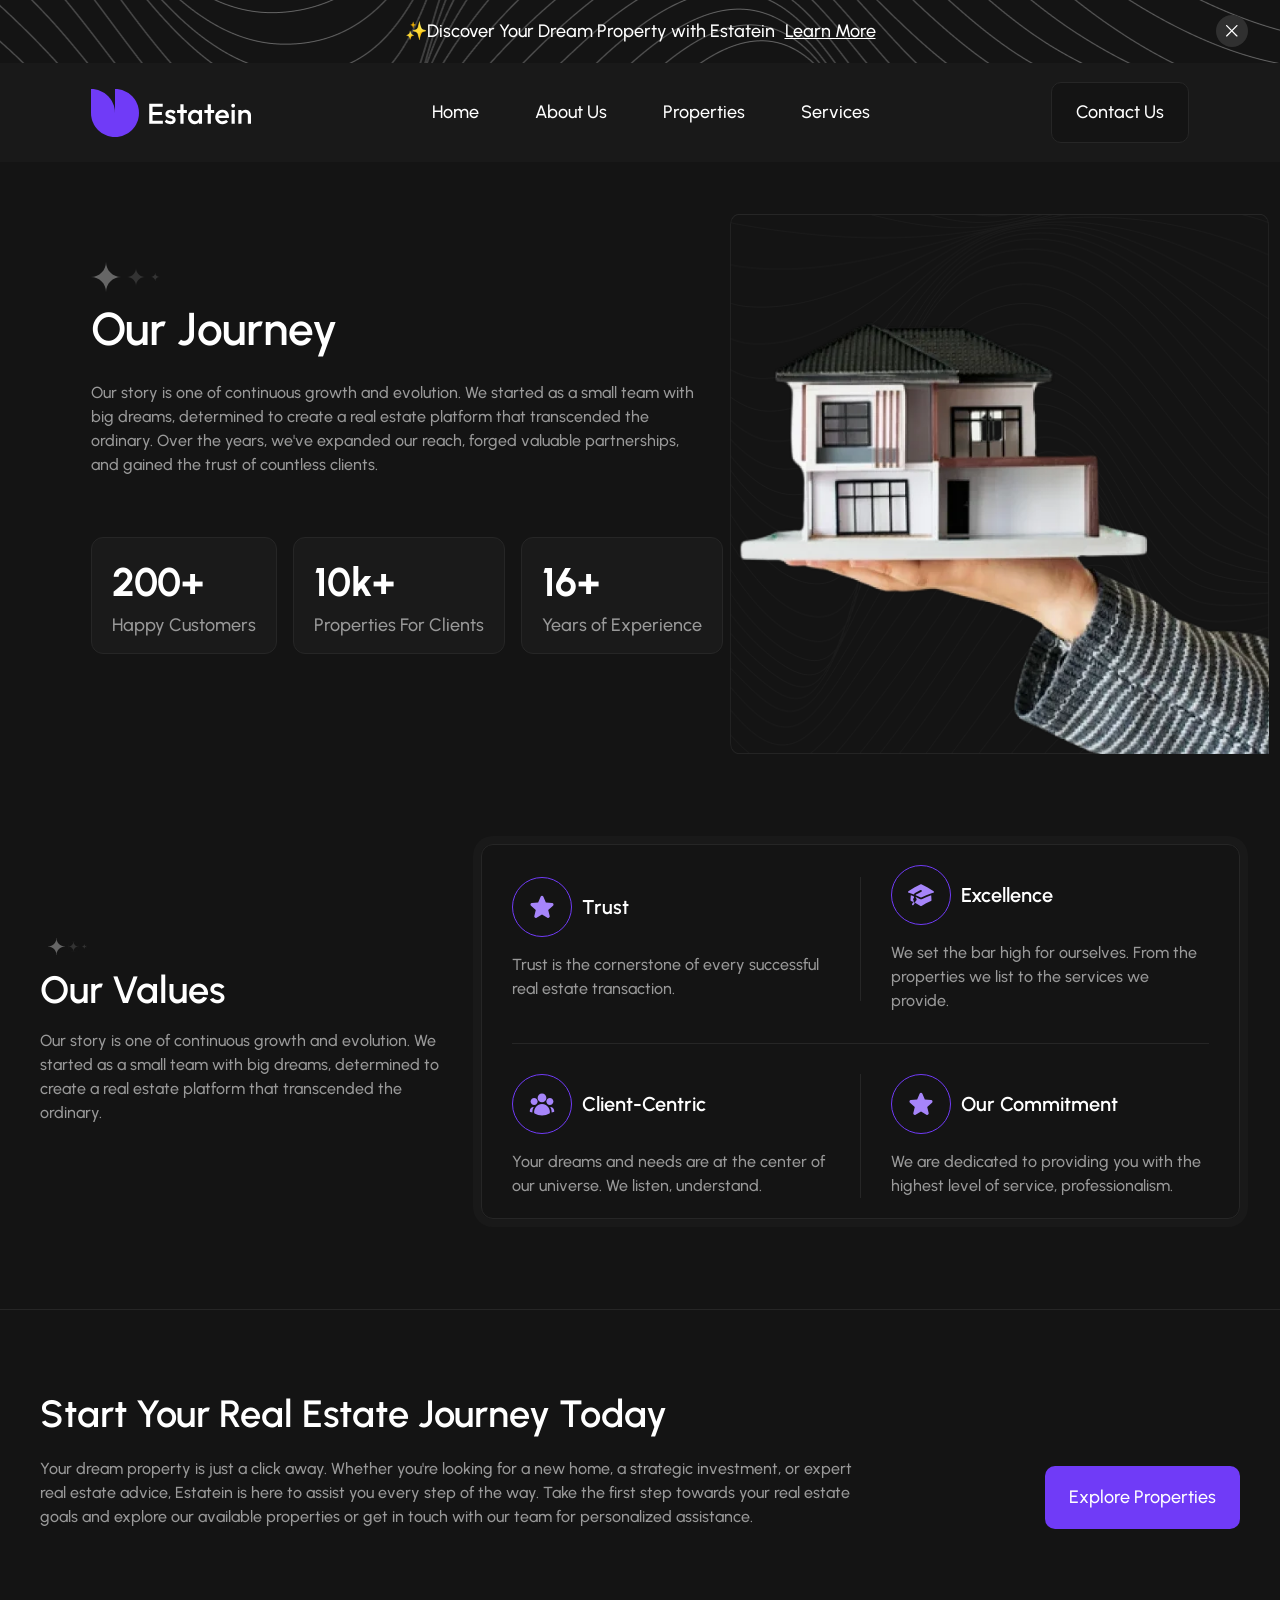
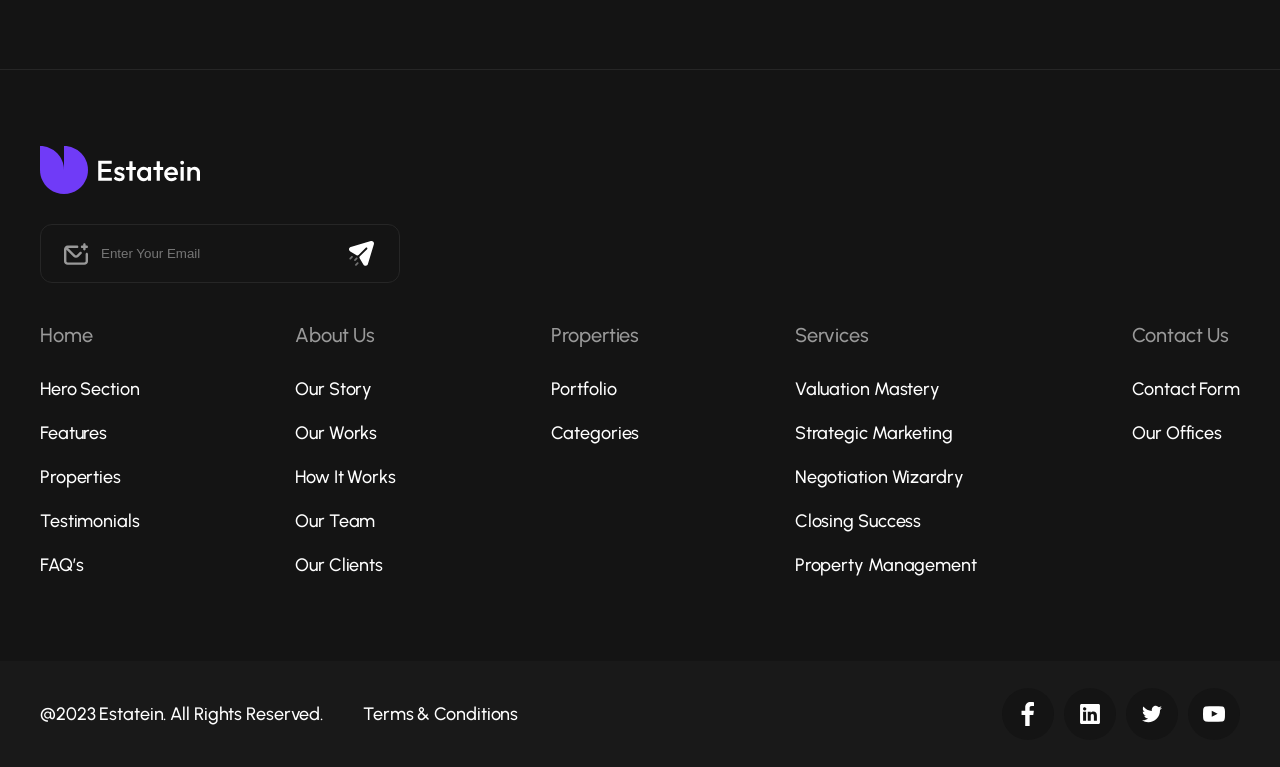
==== estate/about-us.html @ c67f3974 "estate markup" ====
<!DOCTYPE html>
<html lang="en">

<head>
    <meta charset="UTF-8">
    <meta name="viewport" content="width=device-width, initial-scale=1.0">
    <link rel="preconnect" href="https://fonts.googleapis.com">
    <link rel="preconnect" href="https://fonts.gstatic.com" crossorigin>
    <link href="https://fonts.googleapis.com/css2?family=Urbanist:ital,wght@0,100..900;1,100..900&display=swap"
        rel="stylesheet">
    <link rel="stylesheet" href="./css/base.css">
    <link rel="stylesheet" href="./css/style.css">
    <link rel="stylesheet" href="./css/about-us.css">
    <title>Home</title>

</head>

<body>
    <header class="header">
        <div class="header__inner">
            <div class="header__inner-top container">
                <p>✨Discover Your Dream Property with Estatein</p>
                <a href="#">Learn More</a>
                <span class="close">
                    <img src="./img/home/close-icon.svg" alt="close">
                </span>
            </div>

            <div class="header__inner-bottom p-x">
                <div class="header__bottom-cover container">
                    <div class="logo">
                        <img src="./img/home/logo.svg" alt="logo">
                    </div>

                    <label for="burger" class="burger__menu">
                        <img src="./img/home/menu.svg" alt="burger">
                    </label>
                    <input type="checkbox" id="burger">
                    <nav class="header__nav">
                        <ul>
                            <li class="active"><a href="./index.html">Home</a></li>
                            <li class=""><a href="./about-us.html">About Us</a></li>
                            <li class=""><a href="./properties.html">Properties</a></li>
                            <li class=""><a href="./services.html">Services</a></li>
                        </ul>
                    </nav>
                    <button class="header__contact">Contact Us</button>
                </div>
            </div>
        </div>
    </header>
    <main>
        <section class="discovery journey">
            <div class="container">
                <div class="discovery__inner">
                    <div class="discovery__items">
                        <div class="dream">
                            <img src="./img/home/design-stars.svg" alt="design-star">
                            <h1>Our Journey</h1>
                            <p class="dream__title">Our story is one of continuous growth and evolution. We started as a
                                small team with big dreams, determined to create a real estate platform that transcended
                                the ordinary. Over the years, we've expanded our reach, forged valuable partnerships,
                                and gained the trust of countless clients.</p>
                        </div>
                        <div class="discovery__img">
                            <img src="./img/about-us/journey-img.webp" alt="journey-img">
                            <img src="./img/about-us/discover-img-decore.png" alt="background">
                        </div>
                        <ul class="dream__items">
                            <li>
                                <span>200+</span>
                                <p>Happy Customers</p>
                            </li>
                            <li>
                                <span>10k+</span>
                                <p>Properties For Clients</p>
                            </li>
                            <li>
                                <span>16+</span>
                                <p>Years of Experience</p>
                            </li>
                        </ul>
                    </div>
                </div>
            </div>
            </div>
        </section>
        <section class="story p-x">
            <div class="story__items cont-cover">
                    <div class="story__values">
                        <img src="./img/home/design-stars.svg" alt="design-stars">
                        <h2>Our Values</h2>
                        <p>Our story is one of continuous growth and evolution. We started as a small team with big
                            dreams, determined to create a real estate platform that transcended the ordinary.</p>
                    </div>
                    <div class="story__trust">
                        <ul>
                            <li>
                                <div class="story__trust-item">
                                    <div class="story__trust-head">
                                        <div class="trust__head-img">
                                            <img src="./img/about-us/trust.svg" alt="trust">
                                        </div>
                                        <span>Trust</span>
                                    </div>
                                    <p>Trust is the cornerstone of every successful real estate transaction.</p>
                                </div>
                                <div class="story__trust-item">
                                    <div class="story__trust-head">
                                        <div class="trust__head-img">
                                            <img src="./img/about-us/excellence.svg" alt="trust">
                                        </div>
                                        <span>Excellence</span>
                                    </div>
                                    <p>We set the bar high for ourselves. From the properties we list to the services we
                                        provide.</p>
                                </div>
                            </li>

                            <li>
                                <div class="story__trust-item">
                                    <div class="story__trust-head">
                                        <div class="trust__head-img">
                                            <img src="./img/about-us/client-centric.svg" alt="client-centric">
                                        </div>
                                        <span>Client-Centric</span>
                                    </div>
                                    <p>Your dreams and needs are at the center of our universe. We listen, understand.
                                    </p>
                                </div>
                                <div class="story__trust-item">
                                    <div class="story__trust-head">
                                        <div class="trust__head-img">
                                            <img src="./img/about-us/commitment.svg" alt="commitment">
                                        </div>
                                        <span>Our Commitment</span>
                                    </div>
                                    <p>We are dedicated to providing you with the highest level of service,
                                        professionalism.
                                    </p>
                                </div>
                            </li>
                        </ul>
                    </div>
                </div>
        </section>
        <!--<section></section>
        <section></section>
        <section></section> -->
    </main>
    <footer>
        <div class="footer__top-cover cont-cover p-x footer-decore">
            <div class="title-block footer-btn ">
                <div class="title-block-top">
                    <h2>Start Your Real Estate Journey Today</h2>
                    <p>Your dream property is just a click away. Whether you're looking for a new home, a
                        strategic investment, or expert real estate advice, Estatein is here to assist you every
                        step of the way. Take the first step towards your real estate goals and explore our
                        available properties or get in touch with our team for personalized assistance.</p>
                </div>
                <button>Explore Properties</button>
            </div>
        </div>
        <div class="footer__content p-x">
            <div class="footer__content-inner cont-cover">
                <form class="footer__email">
                    <img src="./img/home/logo.svg" alt="logo">
                    <div class="footer__email-wrapper">
                        <input type="email" aria-label="Enter your email to subscribe" placeholder="Enter Your Email">
                        <img src="./img/home/email-icon.svg" alt="email" aria-hidden="true">
                        <button type="submit" aria-label="send email">
                            <img src="./img/home/send-icon.svg" alt="send-email" aria-hidden="true">
                        </button>
                    </div>
                </form>
                <nav aria-label="footer navigation">
                    <div class="footer__nav">
                        <div class="footer__nav-col">
                            <h3>Home</h3>
                            <ul>
                                <li><a href="#">Hero Section</a></li>
                                <li><a href="#">Features</a></li>
                                <li><a href="#">Properties</a></li>
                                <li><a href="#">Testimonials</a></li>
                                <li><a href="#">FAQ’s</a></li>
                            </ul>
                        </div>
                        <div class="footer__nav-col">
                            <h3>About Us</h3>
                            <ul>
                                <li><a href="#">Our Story</a></li>
                                <li><a href="#">Our Works</a></li>
                                <li><a href="#">How It Works</a></li>
                                <li><a href="#">Our Team</a></li>
                                <li><a href="#">Our Clients</a></li>
                            </ul>
                        </div>
                        <div class="footer__nav-col">
                            <h3>Properties</h3>
                            <ul>
                                <li><a href="#">Portfolio</a></li>
                                <li><a href="#">Categories</a></li>
                            </ul>
                        </div>
                        <div class="footer__nav-col">
                            <h3>Services</h3>
                            <ul>
                                <li><a href="#">Valuation Mastery</a></li>
                                <li><a href="#">Strategic Marketing</a></li>
                                <li><a href="#">Negotiation Wizardry</a></li>
                                <li><a href="#">Closing Success</a></li>
                                <li><a href="#">Property Management</a></li>
                            </ul>
                        </div>
                        <div class="footer__nav-col">
                            <h3>Contact Us</h3>
                            <ul>
                                <li><a href="#">Contact Form</a></li>
                                <li><a href="#">Our Offices</a></li>
                            </ul>
                        </div>
                    </div>
                </nav>
            </div>
        </div>
        <div class="copyright__cover p-x">
            <div class="footer__copyright cont-cover">
                <div class="copyright__terms">
                    <span>@2023 Estatein. All Rights Reserved.</span>
                    <a href="#">Terms & Conditions</a>
                </div>
                <ul class="copyright__social" aria-label="Social media links">
                    <li>
                        <a href="#">
                            <img src="./img/home/fb.svg" alt="facebook">
                        </a>
                    </li>
                    <li>
                        <a href="#">
                            <img src="./img/home/linkedin.svg" alt="linkedin">
                        </a>
                    </li>
                    <li>
                        <a href="#">
                            <img src="./img/home/tweeter.svg" alt="twitter">
                        </a>
                    </li>
                    <li>
                        <a href="#">
                            <img src="./img/home/youtube.svg" alt="youtube">
                        </a>
                    </li>
                </ul>
            </div>
        </div>

    </footer>
</body>

</html>
---- estate/css/base.css ----
html {
    box-sizing: border-box;
}

*,
*::before,
*::after {
    box-sizing: inherit;
    margin: 0;
    padding: 0;
    outline: none;
    border: none;
}

img {
    vertical-align: top;
}

a {
    text-decoration: none;
    color: inherit;
}

li {
    list-style: none;
}

h1,
h2,
h3,
h4,
h5,
h6 {
    font-size: inherit;
    font-weight: inherit;
}

*::before,
*::after {
    display: inline-block;
}

button {
    font-family: inherit;
    background-color: transparent;    
}
---- estate/css/style.css ----
body {
    font-family: "Urbanist", sans-serif;
    font-size: 18px;
    background-color: #141414;
}

.container {
    max-width: 1942px;
    margin: 0px auto;
    padding: 0 11px;
}

.cont-cover {
    max-width: 1920px;
    margin: 0px auto;
}

.hide-scrollbar::-webkit-scrollbar {
    display: none;
}

.hide-scrollbar {
    scrollbar-width: none;
}

.hide-scrollbar {
    -ms-overflow-style: none;
}

.flex {
    display: flex;
    align-items: center;
}

.p-x {
    padding-left: clamp(5rem, -10.375rem + 17.083vw, 10.125rem);
    padding-right: clamp(5rem, -10.375rem + 17.083vw, 10.125rem);
}

.p-l {
    padding-left: 162px;
}

.p-r {
    padding-right: 162px;
}

/* .header__inner {
    position: relative;
} */


header {
    position: sticky;
    top: 0;
    z-index: 14;
}

#burger {
    display: none;
}

.header__inner::after {
    content: '';
    position: absolute;
    top: 0;
    left: 0;
    width: 100%;
    height: 63px;
    background: url(../img/home/header-decore.png) no-repeat center / cover;
    z-index: -1;
    background-color: #141414;
}

header span {
    position: absolute;
    top: 15px;
    right: 32px;
    display: inline-block;
    width: 32px;
    height: 32px;
    display: flex;
    justify-content: center;
    align-items: center;
    border-radius: 50%;
    background-color: #303030;
    cursor: pointer;
}

header span img {
    width: 12px;
    height: 12px;
}

header .close:active {
    transform: scale(.90);
}



.header__inner-top {
    display: flex;
    align-items: center;
    justify-content: center;
    gap: 10px;
    padding: 18px 0;
    position: relative;

    p {
        font-weight: 500;
        /* font-size: 18px; */
        font-size: clamp(0.75rem, -0.104rem + 3.333vw, 1.125rem);
        line-height: 150%;
        color: #FFFFFF;
    }

    a {
        font-weight: 500;
        /* font-size: 18px; */
        font-size: clamp(0.75rem, -0.104rem + 3.333vw, 1.125rem);
        line-height: 150%;
        color: #FFFFFF;
        text-decoration: underline;
    }
}

.header__inner-bottom {
    padding-block: 19px;
    background-color: #191919;

    .header__bottom-cover {
        display: flex;
        justify-content: space-between;
        align-items: center;

        .logo {
            width: 160px;
            height: 48px;

            img {
                width: 100%;
                height: 100%;
            }
        }

        .burger__menu {
            display: none;
        }


        nav ul {
            display: flex;
            align-items: center;
            gap: 6px;

            li {
                a {
                    display: inline-block;
                    font-weight: 500;
                    font-size: 18px;
                    line-height: 150%;
                    color: #FFFFFF;
                    padding: 13px 24px;
                    border-radius: 10px;
                    border: 1px solid transparent;
                }

                &:active a {
                    border: 1px solid #262626;
                    background-color: #141414;
                }

                &:hover a {
                    border: 1px solid #262626;
                    background-color: #141414;
                }

                &:focus-within a {
                    border: 1px solid #262626;
                    background-color: #141414;
                }

                &:focus a {
                    border: 1px solid #262626;
                    background-color: #141414;
                }
            }
        }

    }




    .header__contact {
        font-weight: 500;
        font-size: 18px;
        line-height: 150%;
        color: #FFFFFF;
        border: 1px solid #262626;
        background-color: #141414;
        border-radius: 10px;
        cursor: pointer;
        padding: 16px 24px;

        &:hover {
            background-color: #242424;
            border: 1px solid #3a3a3a;
        }

        &:active {
            transform: scale(.96);
        }
    }
}

main {
    /* margin-bottom: 110px; */
    margin-bottom: clamp(3.75rem, 3.125rem + 3.125vw, 6.875rem);
}

.discovery {
    /* margin-bottom: 110px; */
    margin-bottom: clamp(3.75rem, 3.125rem + 3.125vw, 6.875rem);
}


.discovery__items {
    /* display: flex;
    justify-content: space-between; */
    display: grid;
    grid-template-columns: 11fr 10fr;
    grid-template-rows: 1fr auto;
    /* align-items: center; */
}

h1 {
    font-weight: 600;
    /* font-size: 60px; */
    font-size: clamp(2.875rem, 0.25rem + 2.917vw, 3.75rem);
    line-height: 120%;
    color: #FFFFFF;
    padding-bottom: 24px;
    max-width: 600px;
    width: 100%;
}

.dream {
    padding-left: clamp(5rem, -10.375rem + 17.083vw, 10.125rem);
    padding-top: 100px;
    grid-column: 1 / 2;
    grid-row: 1 / 2;
}

.dream__title {
    font-weight: 500;
    /* font-size: 18px; */
    font-size: clamp(1rem, 0.625rem + 0.417vw, 1.125rem);
    line-height: 150%;
    color: #999999;
    margin-bottom: 60px;
    /* max-width: 730px; */
    max-width: clamp(38.125rem, 15.625rem + 25.000vw, 45.625rem);
}

.dream__btns {
    display: flex;
    align-items: center;
    gap: 20px;

    button {
        font-weight: 500;
        font-size: 18px;
        line-height: 150%;
        color: #FFFFFF;
        border: 1px solid #262626;
        border-radius: 10px;
        padding: 18px 24px;
        border-radius: 10px;
        cursor: pointer;
    }
}

.dream__btns.btns {
    margin-bottom: 60px;
}

.dream__btns button.active {
    background: #703BF7;
    border: 1px solid transparent;
}

.dream__btns button:active {
    transform: translateY(-2px);
}

.discovery__img {
    position: relative;
    /* max-width: 920px; */
    /* width: clamp(43.125rem, 0rem + 47.917vw, 57.5rem); */
    height: auto;
    grid-column: -1 / -2;
    grid-row: 1 / -1;
    display: flex;
    flex-direction: column;
}


.discovery__img img:nth-child(1) {
    position: relative;
    z-index: 3;
    display: block;
    margin: 0 auto;
    max-width: 450px;
    width: 100%;
    /* width: clamp(31.375rem, 20.5rem + 12.083vw, 35rem); */
    height: auto;
    margin-top: auto;
}


.discovery__img img:nth-child(2) {
    position: absolute;
    top: 0;
    left: 0;
    width: 100%;
    height: 100%;
    object-fit: cover;
    object-position: center;
    /* background: linear-gradient(238.21deg, #2A213F 8.76%, rgba(25, 25, 25, 0) 50.09%); */
    z-index: 2;
}

.discovery__img img:nth-child(3) {
    position: absolute;
    left: -4%;
    top: 16%;
    /* width: 175px;
    height: 175px; */
    width: clamp(8.125rem, -0.312rem + 9.375vw, 10.938rem);
    height: clamp(8.125rem, -0.312rem + 9.375vw, 10.938rem);
}

.dream__items {
    display: flex;
    align-items: center;
    gap: 20px;
    grid-column: 1 / 2;
    grid-row: -1 / -2;
    padding-left: clamp(5rem, -10.375rem + 17.083vw, 10.125rem);
    padding-bottom: 100px;
}

.dream__items li {
    padding: 16px 24px;
    background: #1A1A1A;
    border: 1px solid #262626;
    border-radius: 12px;

    span {
        font-weight: 700;
        font-size: 40px;
        line-height: 150%;
        color: #FFFFFF;
    }

    p {
        font-weight: 500;
        font-size: 18px;
        line-height: 150%;
        color: #999999;
    }
}

.discovery__cards {
    display: grid;
    grid-template-columns: repeat(auto-fit, minmax(250px, 1fr));
    gap: 20px;
    /* display: flex;
    gap: 20px; */

    li {
        display: flex;
        flex-direction: column;
        align-items: center;
        justify-content: center;
        gap: 20px;
        flex: 1;
        /* max-width: 455px; */
        width: 100%;
        height: 212px;
        position: relative;

        background: #1A1A1A;
        border: 1px solid #262626;
        border-radius: 12px;

        span {
            font-weight: 600;
            /* font-size: 20px; */
            font-size: clamp(1rem, 0.25rem + 0.833vw, 1.25rem);
            line-height: 150%;
            color: #FFFFFF;
        }
    }
}

.discovery__cards li img:nth-of-type(2) {
    position: absolute;
    top: 20px;
    right: 20px;
    width: 22px;
    height: 22px;
}

.discovery__cards-cover {
    padding: 20px;
    border: 10px solid #1A1A1A;
    box-shadow: inset 0 0 0 2px #262626;
    margin: 0 -11px;
}


.title-block {
    display: flex;
    justify-content: space-between;
    align-items: end;
    /* margin-bottom: 80px; */
    margin-bottom: clamp(2.5rem, 2rem + 2.500vw, 5rem);

    img {
        width: 69px;
        height: auto;
        padding-bottom: 10px;
    }

    .title-block-top h2 {
        font-weight: 600;
        /* font-size: 48px; */
        font-size: clamp(2.375rem, 0.5rem + 2.083vw, 3rem);
        line-height: 150%;
        color: #FFFFFF;
        padding-bottom: 14px;
    }

    .title-block-top p {
        font-weight: 500;
        /* font-size: 18px; */
        font-size: clamp(1rem, 0.625rem + 0.417vw, 1.125rem);
        line-height: 150%;
        color: #999999;
        /* max-width: 1140px; */
        max-width: clamp(59.5rem, 24.812rem + 38.542vw, 71.063rem);
        width: 100%;
    }

    .title-block-btn button {
        font-weight: 500;
        /* font-size: 18px; */
        font-size: clamp(0.875rem, 0.125rem + 0.833vw, 1.125rem);
        line-height: 150%;
        color: #FFFFFF;
        padding: clamp(0.875rem, 0.125rem + 0.833vw, 1.125rem) clamp(1.25rem, 0.5rem + 0.833vw, 1.5rem);
        border: 1px solid #262626;
        border-radius: 10px;
        background: #1A1A1A;
        cursor: pointer;

        &:active {
            transform: scale(.96);
        }
    }
}

.featured {
    /* margin-bottom: 110px; */
    margin-bottom: clamp(3.75rem, 3.125rem + 3.125vw, 6.875rem);
}

.featured__cards {
    /* display: grid;
    grid-template-columns: repeat(auto-fit, minmax(512px, 1fr)); */
    display: flex;
    gap: 30px;
    padding-bottom: 50px;
    margin-bottom: 20px;
    border-bottom: 1px solid #262626;
    overflow-x: auto;
}

.featured__card {
    background-color: #141414;
    border: 1px solid #262626;
    border-radius: 12px;
    padding: 40px;
    min-width: 512px;

    >img {
        border-radius: 10px;
        width: 100%;
        height: auto;
        padding-bottom: 30px;
    }

    h3 {
        font-weight: 600;
        font-size: 24px;
        line-height: 150%;
        color: #FFFFFF;
        padding-bottom: 6px;
    }

    p {
        font-weight: 500;
        font-size: 18px;
        line-height: 150%;
        color: #999999;
        padding-bottom: 30px;

        a {
            text-decoration: underline;
            color: #fff;
        }
    }

    .featured__rooms {
        display: flex;
        justify-content: space-between;
        margin-bottom: 30px;

        li {
            display: flex;
            align-items: center;
            gap: 4px;
            padding: 8px 14px;
            border: 1px solid #262626;
            border-radius: 28px;
            background-color: #1A1A1A;

            img {
                width: 24px;
                height: 24px;
            }

            span {
                font-weight: 500;
                font-size: 18px;
                line-height: 150%;
                color: #fff;
            }
        }
    }

    .featured__card-price {
        display: flex;
        justify-content: space-between;
        align-items: center;

        .featured__totalprice {
            display: flex;
            flex-direction: column;
            gap: 2px;
        }

        .featured__totalprice span:first-child {
            font-weight: 500;
            font-size: 18px;
            line-height: 150%;
            color: #999999;
        }

        .featured__totalprice span:last-child {
            font-weight: 600;
            font-size: 24px;
            line-height: 150%;
            color: #FFFFFF;
        }

        button {
            font-weight: 500;
            font-size: 18px;
            line-height: 150%;
            color: #FFFFFF;
            padding: 18px 55px;
            background-color: #703BF7;
            border-radius: 10px;
            cursor: pointer;

            &:active {
                transform: scale(.95);
            }
        }
    }
}

.pagination {
    display: flex;
    justify-content: space-between;
    align-items: center;

    .pagination__num {
        color: #999999;
    }

    .pagination__num span:nth-of-type(1) {
        color: #fff;
    }

    .pagination__num span:nth-of-type(2) {
        color: #999999;
    }

    .pagination__arrows {
        display: flex;
        justify-content: center;
        align-items: center;
        gap: 10px;

        button {
            width: 58px;
            height: 58px;
            border: 1px solid #262626;
            border-radius: 50%;
            background-color: #141414;
            cursor: pointer;
            display: flex;
            justify-content: center;
            align-items: center;
        }

        button:nth-of-type(2) svg {
            transform: rotate(180deg);
        }

        button.active {
            background-color: #1A1A1A;
        }

        button.active svg path {
            fill: #fff;
        }


    }
}

.clients {
    /* margin-bottom: 110px; */
    margin-bottom: clamp(3.75rem, 3.125rem + 3.125vw, 6.875rem);
}

.clients .clients__cards {
    display: flex;
    gap: 30px;
    padding-bottom: 50px;
    margin-bottom: 20px;
    border-bottom: 1px solid #262626;
    overflow-x: auto;

    .clients__card {
        background-color: #141414;
        border: 1px solid #262626;
        border-radius: 12px;
        padding: 50px;
        min-width: 512px;

        .clients__card-list {
            display: flex;
            align-items: center;
            gap: 10px;
            margin-bottom: 40px;

            li {
                width: 44px;
                height: 44px;
                border-radius: 50%;
                background-color: #1A1A1A;
                border: 1px solid #262626;
                display: inline-flex;
                justify-content: center;
                align-items: center;
                cursor: pointer;


                img {
                    width: 22px;
                    height: 22px;
                    transition: all .3s ease-in-out;
                    transform-origin: center center;
                }

                &:active img {
                    transform: rotate(180deg) translate(1px, -1px);
                    ;

                }

                &:hover img {
                    transform: rotate(180deg) translate(1px, -1px);

                }
            }
        }

        >h3 {
            font-weight: 600;
            font-size: 24px;
            line-height: 150%;
            color: #FFFFFF;
            padding-bottom: 14px;
        }

        >p {
            font-weight: 500;
            font-size: 18px;
            line-height: 150%;
            color: #FFFFFF;
            margin-bottom: 40px;
        }

        .clients__card-person {
            display: flex;
            align-items: center;
            gap: 10px;

            img {
                width: 60px;
                height: 60px;
                border-radius: 50%;
            }

            .clients__card-descr {
                display: flex;
                flex-direction: column;
                gap: 2px;

                span:first-child {
                    font-weight: 500;
                    font-size: 20px;
                    line-height: 150%;
                    color: #FFFFFF;
                }

                span:last-child {
                    font-weight: 500;
                    font-size: 18px;
                    line-height: 150%;
                    color: #999999;
                }
            }
        }
    }
}


.frequently__items {
    display: flex;
    gap: 30px;
    padding-bottom: 50px;
    margin-bottom: 20px;
    border-bottom: 1px solid #262626;
    overflow-x: auto;

    .frequently__item {
        display: flex;
        flex-direction: column;
        gap: 30px;
        background-color: #141414;
        border: 1px solid #262626;
        border-radius: 12px;
        padding: 50px;
        min-width: 512px;

        h3 {
            font-weight: 600;
            font-size: 24px;
            line-height: 150%;
            color: #FFFFFF;
            /* padding-bottom: 30px; */
        }

        p {
            font-weight: 500;
            font-size: 18px;
            line-height: 150%;
            color: #999999;
        }

        a {
            display: inline-block;
            font-weight: 500;
            font-size: 18px;
            line-height: 131%;
            letter-spacing: -0.006em;
            color: #FFFFFF;
            border: 1px solid #262626;
            border-radius: 10px;
            background-color: #1A1A1A;
            padding: 18px 24px;
            margin-top: auto;
            max-width: 137px;
            text-align: center;
            cursor: pointer;

            &:active {
                transform: scale(.96);
            }
        }
    }
}

.title-block.footer-btn button {
    color: #FFFFFF;
    padding: 18px 24px;
    background-color: #703BF7;
    border-radius: 10px;
    cursor: pointer;
    font-weight: 500;
    font-size: 18px;
    line-height: 150%;

    &:active {
        transform: scale(.95);
    }
}

.footer-decore {
    padding-top: clamp(2.5rem, 1.75rem + 3.750vw, 6.25rem);
    padding-bottom: clamp(2.5rem, 1.75rem + 3.750vw, 6.25rem);
    border-top: 1px solid #262626;
    border-bottom: 1px solid #262626;
}

footer .footer__top-cover {
    margin-bottom: clamp(2.5rem, 1.75rem + 3.750vw, 6.25rem);
}


.footer__content-inner {
    display: flex;
    justify-content: space-between;
    margin-bottom: clamp(3.75rem, 3.25rem + 2.500vw, 6.25rem);
}

.footer__email {
    >img {
        width: 160px;
        height: auto;
        margin-bottom: 30px;
    }

    .footer__email-wrapper {
        position: relative;

        input {
            padding: 21px 60px;
            border: 1px solid #262626;
            border-radius: 12px;
            background-color: #141414;
            color: #fff;
            width: clamp(22.5rem, 10.688rem + 13.125vw, 26.438rem);
            /* max-width: 423px; 360*/
        }

        >img {
            position: absolute;
            top: 50%;
            transform: translateY(-50%);
            width: 24px;
            height: 24px;
            left: 24px;
        }

        button {
            position: absolute;
            top: 50%;
            transform: translateY(-50%);
            width: 30px;
            height: 30px;
            right: 24px;
            cursor: pointer;

        }
    }
}

.footer__content-inner nav .footer__nav {
    display: flex;
    gap: clamp(3.75rem, -3.75rem + 8.333vw, 6.25rem);

    .footer__nav-col h3 {
        font-weight: 500;
        font-size: 20px;
        line-height: 24px;
        letter-spacing: -0.006em;
        color: #999999;
        padding-bottom: 30px;
    }

    .footer__nav-col ul li:not(:last-child) {
        padding-bottom: 20px;
    }

    .footer__nav-col ul li a {
        font-weight: 500;
        font-size: 18px;
        line-height: 24px;
        letter-spacing: -0.006em;
        color: #fff;

        &:hover {
            text-decoration: underline
        }

        &:active {
            text-decoration: underline
        }
    }
}

.copyright__cover {
    background-color: #191919;
    padding-top: 27px;
    padding-bottom: 27px;
}

.footer__copyright {
    display: flex;
    justify-content: space-between;
    flex-wrap: wrap;
    gap: 10px;

    .copyright__terms {
        display: flex;
        align-items: center;
        gap: 40px;
        font-weight: 500;
        font-size: 18px;
        line-height: 24px;
        letter-spacing: -0.006em;
        color: #FFFFFF;
        flex-wrap: wrap;

        a:hover {
            text-decoration: underline;
        }
    }

    ul {
        display: flex;
        align-items: center;
        gap: 10px;

        a {
            width: 52px;
            height: 52px;
            border-radius: 50%;
            background-color: #141414;
            display: flex;
            justify-content: center;
            align-items: center;
            cursor: pointer;
        }
    }
}

@media(width < 1520px) {
    .dream__items {
        gap: 16px;
    }

    .dream__items li {
        padding: 14px 20px;
    }
}

@media(width < 1440px) {
    .discovery__items {
        grid-template-columns: 4fr 3fr;
    }

    .discovery__img img:nth-child(3) {
        left: -17%;
    }

    .discovery__img img:nth-child(1) {
        max-width: 400px;
    }
}

@media (width < 1370px) {
    .footer__content-inner {
        display: block;
    }

    .footer__nav {
        gap: unset;
        justify-content: space-between;
    }

    .footer__email {
        padding-bottom: 40px;
    }

    .footer__email-wrapper {
        max-width: 360px;
    }
}

@media (width < 1320px) {
    .footer__inner {
        padding-left: 40px;
        padding-right: 40px;
    }
}

@media (width < 1300px) {

    .featured__cover,
    .clients__inner,
    .frequently__cover,
    .footer__top-cover,
    .footer__content,
    .copyright__cover {
        padding-left: 40px;
        padding-right: 40px;
    }

    .title-block .title-block-top p {
        max-width: 830px;
    }
}

@media (width < 1260px) {
    .discovery__items {
        grid-template-columns: 6fr 3fr;
    }

    .discovery__img img:nth-child(3) {
        left: -32%;
    }

    .discovery__items .dream {
        padding-left: 20px;
    }

    .discovery__items .dream__items {
        padding-left: 20px;
    }

    .dream__items li {
        padding: 14px;
    }

    .header__inner-bottom {
        padding-left: 20px;
        padding-right: 20px;
    }
}

@media (width < 1120px) {
    footer .title-block {
        flex-direction: column;
        gap: 20px;
        align-items: start;
    }

    footer .title-block .title-block-top p {
        max-width: 100%;
    }

    footer .title-block.footer-btn button {
        padding: clamp(0.625rem, 0.425rem + 1.000vw, 1.125rem) clamp(0.813rem, 0.538rem + 1.375vw, 1.5rem);
        border-radius: clamp(0.375rem, 0.275rem + 0.500vw, 0.625rem);
        font-size: clamp(0.938rem, 0.863rem + 0.375vw, 1.125rem);
    }
}


@media (width < 1070px) {
    .title-block {
        flex-direction: column;
        gap: 20px;
        align-items: start;
    }

    .title-block .title-block-top p {
        max-width: 100%;
    }
}

@media (width < 960px) {
    .discovery__items .dream {
        padding-left: 0px;
    }

    .discovery__items .dream__items {
        padding-left: 0px;
    }
}

@media (width < 920px) {
    .discovery__img img:nth-child(3) {
        left: 49%;
        top: 8%;
    }

    /* .featured__inner {
        padding-left: 20px;
        padding-right: 20px;
    } */

    .footer__content-inner nav .footer__nav {
        flex-wrap: wrap;
        justify-content: flex-start;
    }
}

@media (width < 800px) {
    .footer__copyright .copyright__terms {
        flex-direction: column;
        gap: 16px;
        align-items: flex-start;
    }
}

@media (width < 880px) {
    header nav li a {
        padding-left: 16px !important;
        padding-right: 16px !important;
    }

    .header__bottom-cover {
        padding: 0px !important;
    }

    .header__inner-bottom {
        padding-left: 16px;
        padding-right: 16px;
    }
}

@media (width < 769px) {
    .header__nav {
        display: none;
    }

    .header__bottom-cover:has(#burger:checked) {
        position: relative;
    }

    #burger:checked+.header__nav {
        display: block;
        position: absolute;
        top: 50px;
        right: 5px;

        ul {
            display: flex;
            flex-direction: column;
            align-items: flex-start;
            padding: 15px;
            background-color: black;
            border-radius: 9px;

            li.active a {
                border: none;
                background-color: transparent;
            }

            li {
                width: 100%;
                border-radius: 8px;

                a {
                    display: block;
                    line-height: 1;

                }

                &:hover {
                    background-color: red;
                }

                &:active {
                    background-color: red;
                }
            }
        }
    }

    .header__contact {
        display: none;
    }

    .burger__menu {
        display: block !important;
    }

    .header__inner-top {
        justify-content: left;
    }

    .header .close {
        right: 16px;
    }

    /* .featured__inner,
    .clients__inner,
    .frequently__inner,
    .footer__inner {
        padding-left: 16px;
        padding-right: 16px;
    } */

    .featured__cover,
    .clients__inner,
    .frequently__cover,
    .footer__top-cover,
    .footer__content,
    .copyright__cover {
        padding-left: 16px;
        padding-right: 16px;
    }
}

@media (width < 910px) {
    .container {
        padding-left: 16px;
        padding-right: 16px;
    }



    .discovery__items {
        display: flex;
        flex-direction: column;

        .dream__items {
            padding-bottom: 40px;
        }

        .dream {
            padding-top: 40px;

            .dream__btns.btns {
                margin-bottom: 40px;
            }
        }


        .discovery__img {
            order: 1;
        }

        .dream {
            order: 2;
        }

        .dream__items {
            order: 3;
        }

        .discovery__img img:nth-child(3) {
            top: 79%;
            left: 19%;
            z-index: 5;
        }


    }

    .dream__items li {
        flex-grow: 1;
    }
}

@media (width < 650px) {
    .dream__items {
        flex-wrap: wrap;
    }
}

@media (width < 561px) {
    .footer__copyright {
        justify-content: center;
    }

    .footer__copyright .copyright__terms {
        align-items: center;
        order: 2;
    }
}

@media (width < 544px) {
    .featured__card {
        min-width: clamp(18rem, -2rem + 100.000vw, 32rem);
    }

    .featured__card {
        padding: clamp(0.625rem, -2.054rem + 13.393vw, 2.5rem);
    }

    .featured__card h3 {
        font-size: clamp(1.188rem, 0.741rem + 2.232vw, 1.5rem);
    }

    .featured__card p {
        font-size: clamp(0.813rem, 0.366rem + 2.232vw, 1.125rem);
    }

    .featured__card .featured__rooms {
        flex-wrap: wrap;
        gap: 10px;
        justify-content: flex-start;
    }


    .featured__card .featured__card-price .featured__totalprice span:first-child {
        font-size: clamp(1rem, 0.821rem + 0.893vw, 1.125rem);
    }

    .featured__card .featured__card-price .featured__totalprice span:last-child {
        font-size: clamp(1.25rem, 0.893rem + 1.786vw, 1.5rem);
    }

    .featured__card .featured__card-price button {
        font-size: clamp(0.875rem, 0.875rem + 0.000vw, 0.875rem);
        padding: clamp(0.625rem, -0.089rem + 3.571vw, 1.125rem) clamp(0.75rem, -3.089rem + 19.196vw, 3.438rem);
        border-radius: clamp(0.313rem, -0.134rem + 2.232vw, 0.625rem);
    }

    .pagination .pagination__arrows button {
        width: clamp(2.813rem, 1.652rem + 5.804vw, 3.625rem);
        height: clamp(2.813rem, 1.652rem + 5.804vw, 3.625rem);
    }

    .pagination .pagination__num {
        font-size: clamp(1rem, 0.821rem + 0.893vw, 1.125rem);
    }

    .dream__btns button {
        padding: clamp(0.875rem, 0.125rem + 0.833vw, 1.125rem) clamp(1.25rem, 0.5rem + 0.833vw, 1.5rem);
    }


    .clients .clients__cards .clients__card {
        padding: clamp(0.625rem, -2.946rem + 17.857vw, 3.125rem);
    }


    .clients .clients__cards .clients__card {
        min-width: clamp(18rem, -2rem + 100.000vw, 32rem);
    }

    .clients .clients__cards .clients__card h3 {
        font-size: clamp(1.25rem, 0.893rem + 1.786vw, 1.5rem);
    }

    .clients .clients__cards .clients__card p {
        font-size: clamp(1rem, 0.821rem + 0.893vw, 1.125rem);
    }

    .clients__card-descr span:first-child {
        font-size: clamp(1.125rem, 0.946rem + 0.893vw, 1.25rem) !important;
    }

    .clients__card-descr span:last-child {
        font-size: clamp(1rem, 0.821rem + 0.893vw, 1.125rem) !important
    }


    .title-block .title-block-top h2 {
        font-size: clamp(1.813rem, 1.009rem + 4.018vw, 2.375rem);
    }

    .frequently__items .frequently__item {
        padding: clamp(0.625rem, -2.946rem + 17.857vw, 3.125rem);
        min-width: clamp(18rem, -2rem + 100.000vw, 32rem);
        gap: clamp(1rem, -0.25rem + 6.250vw, 1.875rem);

        h3 {
            font-size: clamp(1.188rem, 0.741rem + 2.232vw, 1.5rem);
        }

        p {
            font-size: clamp(1rem, 0.821rem + 0.893vw, 1.125rem);
        }

        a {
            padding: clamp(0.625rem, -0.089rem + 3.571vw, 1.125rem) clamp(0.625rem, -0.089rem + 3.571vw, 1.125rem);
            max-width: clamp(7.063rem, 4.92rem + 10.714vw, 8.563rem);
            border-radius: clamp(0.438rem, 0.17rem + 1.339vw, 0.625rem);
        }
    }

    .footer__email-wrapper {
        max-width: 100%;

        input {
            max-width: 100%;
        }
    }

}

@media (width < 430px) {
    .dream__btns {
        flex-direction: column;
        gap: 16px;

        button {
            width: 100%;
        }
    }

    .discovery__items .discovery__img img:nth-child(3) {
        left: 30px;
    }
}

@media (width < 420px) {
    .header__inner-top {
        flex-direction: column;
        align-items: start;
        gap: 0px;
    }

    .header__inner::after {
        height: 72px;
    }


}

@media (width < 390px) {
    footer .title-block.footer-btn button {
        width: 100%;
    }
}
---- estate/css/about-us.css ----
.journey .discovery__img img:nth-child(1) {
    position: relative;
    z-index: 3;
    display: block;
    margin: unset;
    margin-left: auto;
    max-width: 610px;
    height: auto;
    margin-top: auto;
    /* border: 1px solid green; */

}


.journey .discovery__img img:nth-child(2) {
    position: absolute;
    bottom: 0;
    right: 0;
    max-width: 755px;
    height: auto;
    margin-left: auto;
    margin-top: auto;
    object-fit: contain;
    object-position: center;
    /* background: linear-gradient(238.21deg, #2A213F 8.76%, rgba(25, 25, 25, 0) 50.09%); */
    z-index: 2;
    /* border: 1px solid rgb(128, 49, 0); */
}


.journey .dream {
    >img {
        width: 69px;
        height: auto;
        padding-bottom: 10px;
    }
}


.story .story__items {
    display: flex;
    align-items: center;
    justify-content: space-between;
    gap: 60px;

    .story__values {
        flex-basis: 520px;
    }

    .story__trust {
        /* flex-grow: 1; */
        border: 1px solid #262626;
        box-shadow: 0px 0px 0px 8px #191919;
        border-radius: 12px;
        padding: 50px 60px;
    }

    .story__values img {
        width: 55px;
        height: 24px;
        padding-bottom: 7px;
    }

    .story__values h2 {
        font-weight: 600;
        font-size: 38px;
        line-height: 150%;
        color: #FFFFFF;
        padding-bottom: 10px;
    }

    .story__values p {
        font-weight: 500;
        font-size: 16px;
        line-height: 150%;
        color: #999999;
    }
}

.story__trust ul {
    li:first-child {
        margin-bottom: 30px;
        padding-bottom: 30px;
        border-bottom: 1px solid #262626;
    }

    li {
        display: flex;
        align-items: center;
        /* gap: 50px; */

        .story__trust-item:first-of-type {
            margin-right: 30px;
            padding-right: 30px;
            border-right: 1px solid #262626;
        }

        .story__trust-head {
            display: flex;
            align-items: center;
            gap: 10px;
            margin-bottom: 16px;

            .trust__head-img {
                width: 60px;
                height: 60px;
                border-radius: 50%;
                display: flex;
                justify-content: center;
                align-items: center;
                border: 1px solid #703BF7;
                background-color: #141414;

                img {
                    width: 28px;
                    height: 28px;
                }
            }

            >span {
                font-weight: 600;
                font-size: 20px;
                line-height: 150%;
                color: #FFFFFF;
            }
        }

        p {
            font-weight: 500;
            font-size: 16px;
            line-height: 150%;
            color: #999999;
            max-width: 410px;
        }
    }
}


@media (width < 1440px) {

    .story .story__items {
        gap: 30px;
    }

    .story {
        padding-left: 40px;
        padding-right: 40px;
    }

    .story .story__items .story__trust {
        padding: 20px 30px;
    }
}



@media (width < 1270px) {
    .story .story__items {
        display: block;
    }

    .story__values {
        margin-bottom: 60px;
    }

    .story__trust .story__trust-item {
        flex-basis: 50%;
    }


}

@media (width < 1260px) {
    .journey .discovery__items {
        grid-template-columns: 4fr 3fr;
    }
}

@media (width < 1440px) {
    .journey .discovery__img img:nth-child(2) {
        /* height: 540px; */
        height: clamp(16.563rem, -0.625rem + 85.938vw, 33.75rem);
        object-fit: fill;
    }
}

@media (width < 1120px) {
    .journey .discovery__items {
        display: flex;
        flex-direction: column;
    }

    .journey .discovery__img {
        order: 1;
        padding-top: 60px;
        margin: 0 auto;
    }

    .journey .dream {
        order: 2;
    }

    .journey .dream__items {
        order: 3;
    }

    .journey .dream__items li {
        flex-grow: 1;
    }

    .journey .dream__title {
        max-width: 100%;
    }

}

@media (width < 769px) {
    .story {
        padding-left: 16px;
        padding-right: 16px;
    }
}

@media (width < 670px) {
    .story__trust ul li {
        flex-direction: column;
    }

    .story__trust ul li .story__trust-item:first-of-type {
        margin-right: 0px;
        padding-right: 0px;
        border-right: none;

    }


    .story__trust ul li .story__trust-item {
        padding-bottom: 20px;
        margin-bottom: 20px;
    }

    .story__trust-item {
        width: 100%;
    }

    .story__trust ul li p {
        max-width: 100%;
    }

    .story__trust ul li:first-child {
        margin-bottom: 0;
        padding-bottom: 0;
        border-bottom: none;
    }

    .story .story__items .story__trust {
        padding: 24px;
    }

    .story__trust ul li .story__trust-item {
        border-bottom: 1px solid #262626;
    }

    .story__trust ul li:nth-child(2) .story__trust-item:nth-child(2) {
        border-bottom: none;
         margin-bottom: 0;
        padding-bottom: 0;
    }

}
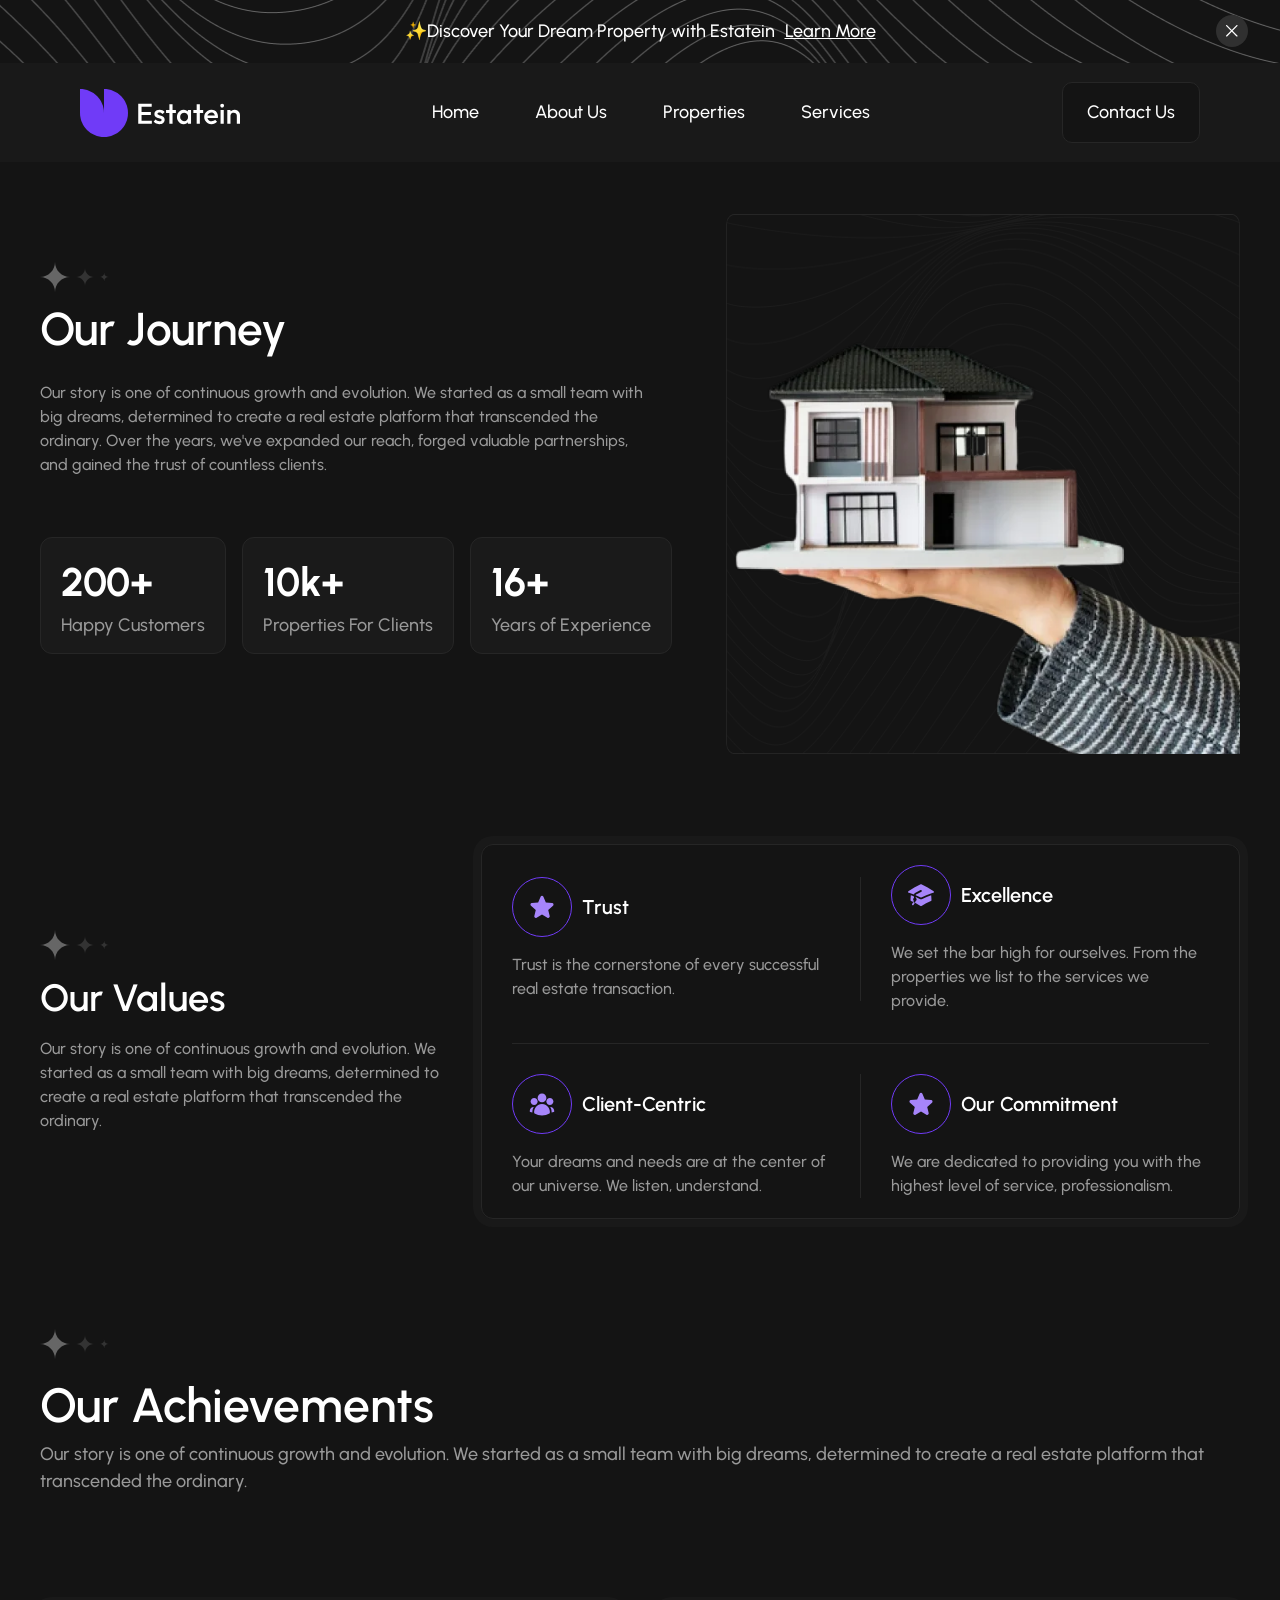
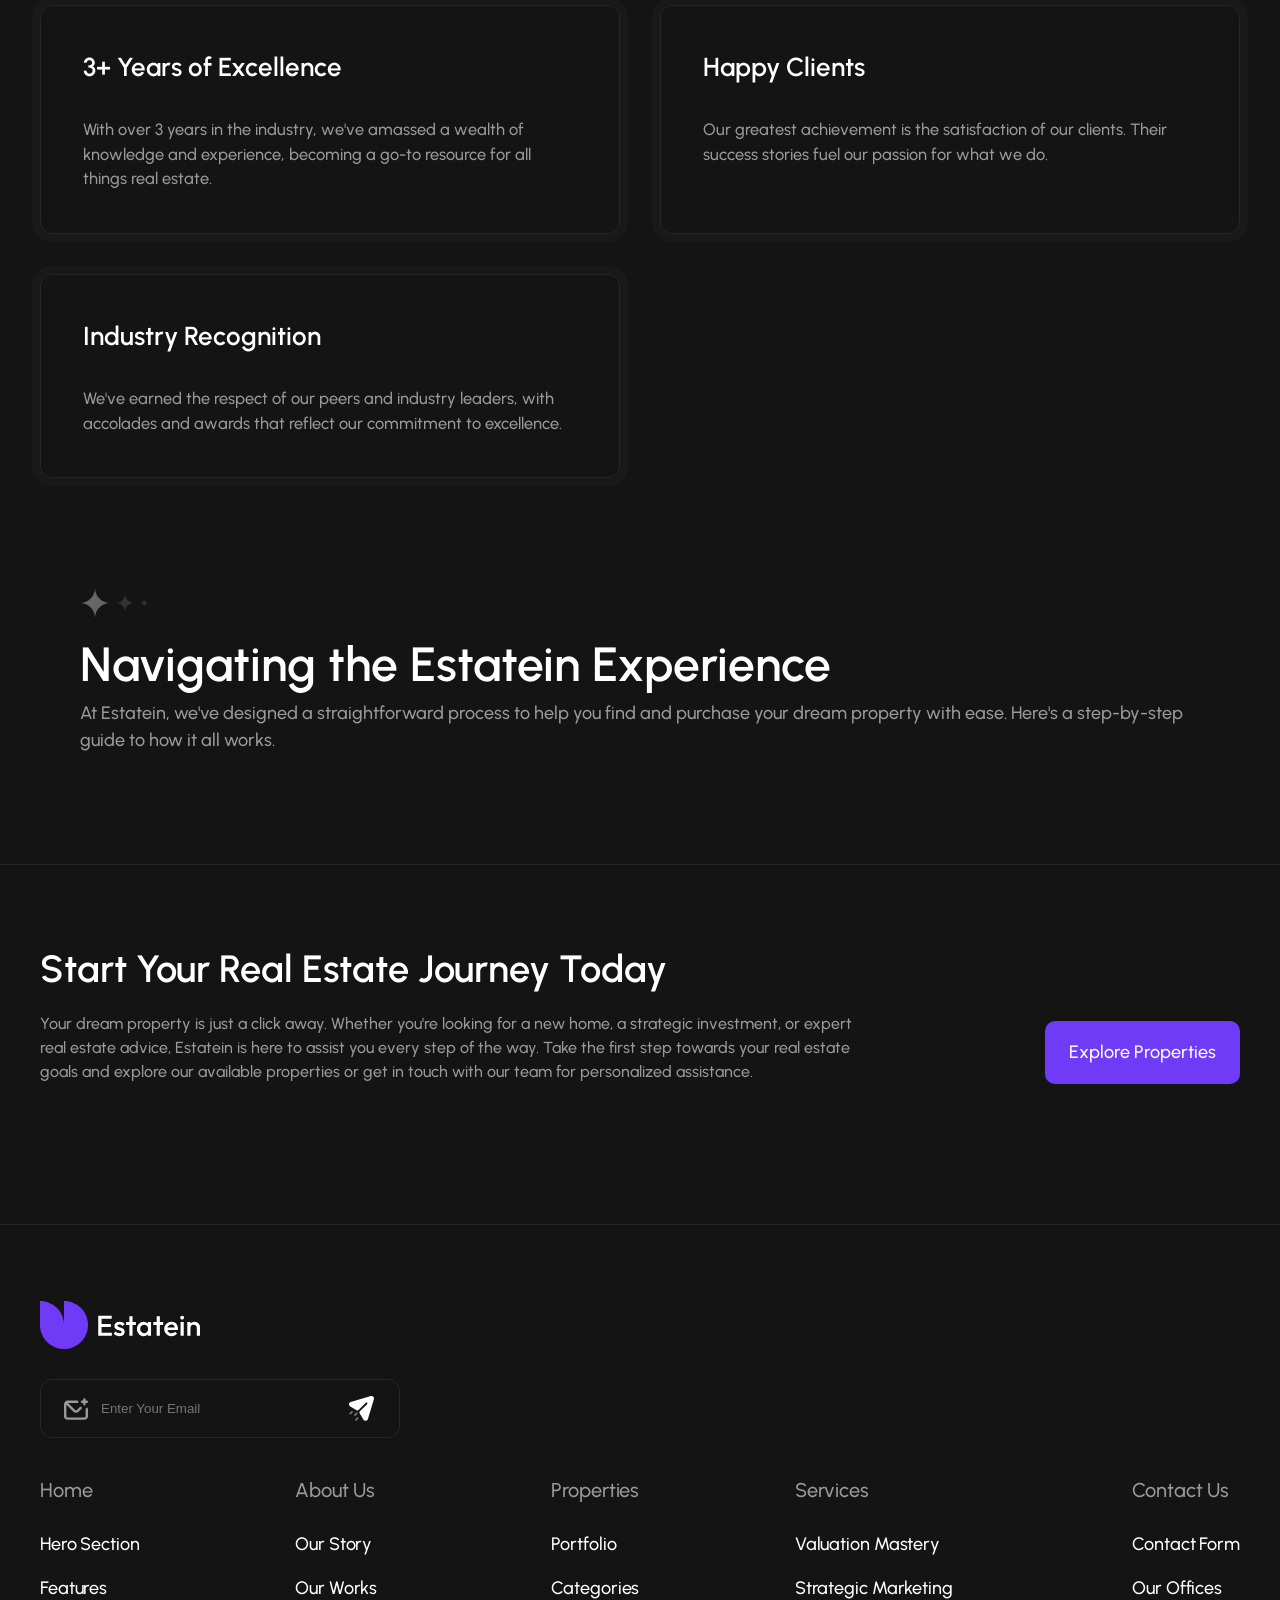
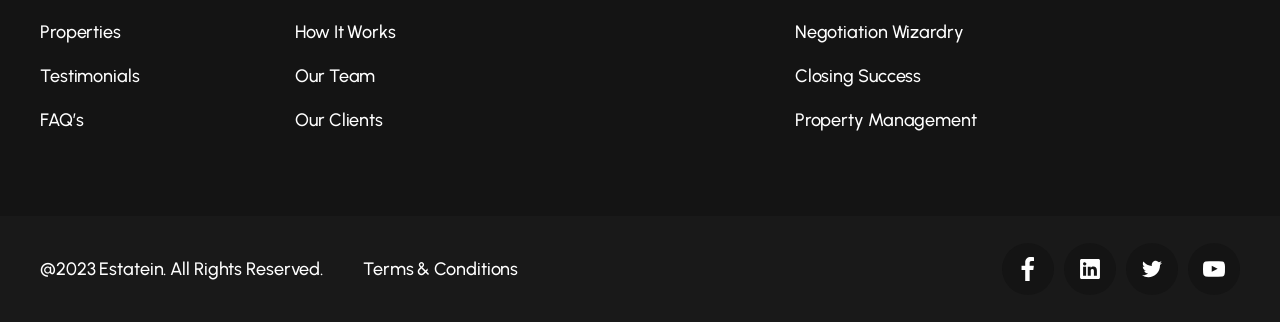
==== commit 095f06ab: "estate markup" ====
--- a/estate/about-us.html
+++ b/estate/about-us.html
@@ -18,7 +18,7 @@
 <body>
     <header class="header">
         <div class="header__inner">
-            <div class="header__inner-top container">
+            <div class="header__inner-top cont-cover">
                 <p>✨Discover Your Dream Property with Estatein</p>
                 <a href="#">Learn More</a>
                 <span class="close">
@@ -27,7 +27,7 @@
             </div>
 
             <div class="header__inner-bottom p-x">
-                <div class="header__bottom-cover container">
+                <div class="header__bottom-cover cont-cover">
                     <div class="logo">
                         <img src="./img/home/logo.svg" alt="logo">
                     </div>
@@ -51,8 +51,8 @@
     </header>
     <main>
         <section class="discovery journey">
-            <div class="container">
-                <div class="discovery__inner">
+            <div class="cont-cover">
+                <div class="discovery__inner p-x">
                     <div class="discovery__items">
                         <div class="dream">
                             <img src="./img/home/design-stars.svg" alt="design-star">
@@ -87,66 +87,101 @@
         </section>
         <section class="story p-x">
             <div class="story__items cont-cover">
-                    <div class="story__values">
-                        <img src="./img/home/design-stars.svg" alt="design-stars">
-                        <h2>Our Values</h2>
-                        <p>Our story is one of continuous growth and evolution. We started as a small team with big
-                            dreams, determined to create a real estate platform that transcended the ordinary.</p>
-                    </div>
-                    <div class="story__trust">
-                        <ul>
-                            <li>
-                                <div class="story__trust-item">
-                                    <div class="story__trust-head">
-                                        <div class="trust__head-img">
-                                            <img src="./img/about-us/trust.svg" alt="trust">
-                                        </div>
-                                        <span>Trust</span>
-                                    </div>
-                                    <p>Trust is the cornerstone of every successful real estate transaction.</p>
-                                </div>
-                                <div class="story__trust-item">
-                                    <div class="story__trust-head">
-                                        <div class="trust__head-img">
-                                            <img src="./img/about-us/excellence.svg" alt="trust">
-                                        </div>
-                                        <span>Excellence</span>
-                                    </div>
-                                    <p>We set the bar high for ourselves. From the properties we list to the services we
-                                        provide.</p>
-                                </div>
-                            </li>
-
-                            <li>
-                                <div class="story__trust-item">
-                                    <div class="story__trust-head">
-                                        <div class="trust__head-img">
-                                            <img src="./img/about-us/client-centric.svg" alt="client-centric">
-                                        </div>
-                                        <span>Client-Centric</span>
-                                    </div>
-                                    <p>Your dreams and needs are at the center of our universe. We listen, understand.
-                                    </p>
-                                </div>
-                                <div class="story__trust-item">
-                                    <div class="story__trust-head">
-                                        <div class="trust__head-img">
-                                            <img src="./img/about-us/commitment.svg" alt="commitment">
-                                        </div>
-                                        <span>Our Commitment</span>
-                                    </div>
-                                    <p>We are dedicated to providing you with the highest level of service,
-                                        professionalism.
-                                    </p>
-                                </div>
-                            </li>
-                        </ul>
-                    </div>
-                </div>
-        </section>
-        <!--<section></section>
-        <section></section>
-        <section></section> -->
+                <div class="story__values">
+                    <img src="./img/home/design-stars.svg" alt="design-stars">
+                    <h2>Our Values</h2>
+                    <p>Our story is one of continuous growth and evolution. We started as a small team with big
+                        dreams, determined to create a real estate platform that transcended the ordinary.</p>
+                </div>
+                <div class="story__trust">
+                    <ul>
+                        <li>
+                            <div class="story__trust-item">
+                                <div class="story__trust-head">
+                                    <div class="trust__head-img">
+                                        <img src="./img/about-us/trust.svg" alt="trust">
+                                    </div>
+                                    <span>Trust</span>
+                                </div>
+                                <p>Trust is the cornerstone of every successful real estate transaction.</p>
+                            </div>
+                            <div class="story__trust-item">
+                                <div class="story__trust-head">
+                                    <div class="trust__head-img">
+                                        <img src="./img/about-us/excellence.svg" alt="trust">
+                                    </div>
+                                    <span>Excellence</span>
+                                </div>
+                                <p>We set the bar high for ourselves. From the properties we list to the services we
+                                    provide.</p>
+                            </div>
+                        </li>
+
+                        <li>
+                            <div class="story__trust-item">
+                                <div class="story__trust-head">
+                                    <div class="trust__head-img">
+                                        <img src="./img/about-us/client-centric.svg" alt="client-centric">
+                                    </div>
+                                    <span>Client-Centric</span>
+                                </div>
+                                <p>Your dreams and needs are at the center of our universe. We listen, understand.
+                                </p>
+                            </div>
+                            <div class="story__trust-item">
+                                <div class="story__trust-head">
+                                    <div class="trust__head-img">
+                                        <img src="./img/about-us/commitment.svg" alt="commitment">
+                                    </div>
+                                    <span>Our Commitment</span>
+                                </div>
+                                <p>We are dedicated to providing you with the highest level of service,
+                                    professionalism.
+                                </p>
+                            </div>
+                        </li>
+                    </ul>
+                </div>
+            </div>
+        </section>
+        <section class="achievements p-x">
+            <div class="achievements__inner cont-cover">
+                <div class="achievements__top">
+                    <img src="./img/home/design-stars.svg" alt="design-stars">
+                    <h2>Our Achievements</h2>
+                    <p>Our story is one of continuous growth and evolution. We started as a small team with big dreams,
+                        determined to create a real estate platform that transcended the ordinary.</p>
+                </div>
+                <div class="achievements__items">
+                    <div class="achievements__item">
+                        <h3>3+ Years of Excellence</h3>
+                        <p>With over 3 years in the industry, we've amassed a wealth of knowledge and experience,
+                            becoming a go-to resource for all things real estate.</p>
+                    </div>
+                    <div class="achievements__item">
+                        <h3>Happy Clients</h3>
+                        <p>Our greatest achievement is the satisfaction of our clients. Their success stories fuel our
+                            passion for what we do.</p>
+                    </div>
+                    <div class="achievements__item">
+                        <h3>Industry Recognition</h3>
+                        <p>We've earned the respect of our peers and industry leaders, with accolades and awards that
+                            reflect our commitment to excellence.</p>
+                    </div>
+                </div>
+            </div>
+        </section>
+        <section class="experience p-x">
+            <div class="experience__inner cont-cover">
+                <div class="achievements__top">
+                    <img src="./img/home/design-stars.svg" alt="design-stars">
+                    <h2>Navigating the Estatein Experience</h2>
+                    <p>At Estatein, we've designed a straightforward process to help you find and purchase your dream
+                        property with ease. Here's a step-by-step guide to how it all works.</p>
+                </div>
+            </div>
+        </section>
+
     </main>
     <footer>
         <div class="footer__top-cover cont-cover p-x footer-decore">
--- a/estate/css/about-us.css
+++ b/estate/css/about-us.css
@@ -56,9 +56,9 @@
     }
 
     .story__values img {
-        width: 55px;
-        height: 24px;
-        padding-bottom: 7px;
+        width: 69px;
+        height: auto;
+        padding-bottom: 10px;
     }
 
     .story__values h2 {
@@ -75,6 +75,10 @@
         line-height: 150%;
         color: #999999;
     }
+}
+
+.story {
+    margin-bottom: 110px;
 }
 
 .story__trust ul {
@@ -136,23 +140,94 @@
 }
 
 
+.journey .dream {
+    padding-left: 0;
+}
+
+.journey .dream__items {
+    padding-left: 0;
+}
+
+.achievements {
+    margin-bottom: 110px;
+}
+
+.achievements__top {
+    max-width: 1300px;
+    margin-bottom: 110px;
+
+    >img {
+        width: 69px;
+        height: auto;
+        padding-bottom: 10px;
+    }
+
+    h2 {
+        font-weight: 600;
+        font-size: 48px;
+        line-height: 150%;
+        color: #FFFFFF;
+    }
+
+    p {
+        font-weight: 500;
+        font-size: 18px;
+        line-height: 150%;
+        color: #999999;
+    }
+}
+
+.achievements__items {
+    display: grid;
+    grid-template-columns: repeat(auto-fit, minmax(420px, 1fr));
+    gap: 40px;
+
+    .achievements__item {
+        padding: clamp(1.875rem, 1.625rem + 1.250vw, 3.125rem);
+        border: 1px solid #262626;
+        box-shadow: 0px 0px 0px 8px #191919;
+        border-radius: 12px;
+
+        h3 {
+            font-weight: 600;
+            font-size: clamp(1.25rem, 1.125rem + 0.625vw, 1.875rem);
+            line-height: 150%;
+            color: #FFFFFF;
+            padding-bottom: 30px;
+        }
+
+        p {
+            font-weight: 500;
+            font-size: clamp(0.875rem, 0.825rem + 0.250vw, 1.125rem);
+            line-height: 150%;
+            color: #999999;
+        }
+    }
+}
+
+.experience .achievements__top {
+    max-width: 100%;
+}
+
+
+
 @media (width < 1440px) {
 
     .story .story__items {
         gap: 30px;
     }
 
-    .story {
+    .story,
+    .achievements {
         padding-left: 40px;
         padding-right: 40px;
     }
 
+
     .story .story__items .story__trust {
         padding: 20px 30px;
     }
 }
-
-
 
 @media (width < 1270px) {
     .story .story__items {
@@ -166,8 +241,6 @@
     .story__trust .story__trust-item {
         flex-basis: 50%;
     }
-
-
 }
 
 @media (width < 1260px) {
@@ -184,6 +257,23 @@
     }
 }
 
+@media (width < 1300px) {
+    .journey .discovery__inner {
+        padding-left: 40px;
+        padding-right: 40px;
+    }
+}
+
+@media (width < 1260px) {
+
+    .journey .discovery__inner,
+    .achievements,
+    .story {
+        padding-left: 20px;
+        padding-right: 20px;
+    }
+}
+
 @media (width < 1120px) {
     .journey .discovery__items {
         display: flex;
@@ -214,6 +304,16 @@
 
 }
 
+@media (width < 880px) {
+
+    .journey .discovery__inner,
+    .story,
+    .achievements {
+        padding-left: 16px;
+        padding-right: 16px;
+    }
+}
+
 @media (width < 769px) {
     .story {
         padding-left: 16px;
@@ -263,7 +363,7 @@
 
     .story__trust ul li:nth-child(2) .story__trust-item:nth-child(2) {
         border-bottom: none;
-         margin-bottom: 0;
+        margin-bottom: 0;
         padding-bottom: 0;
     }
 
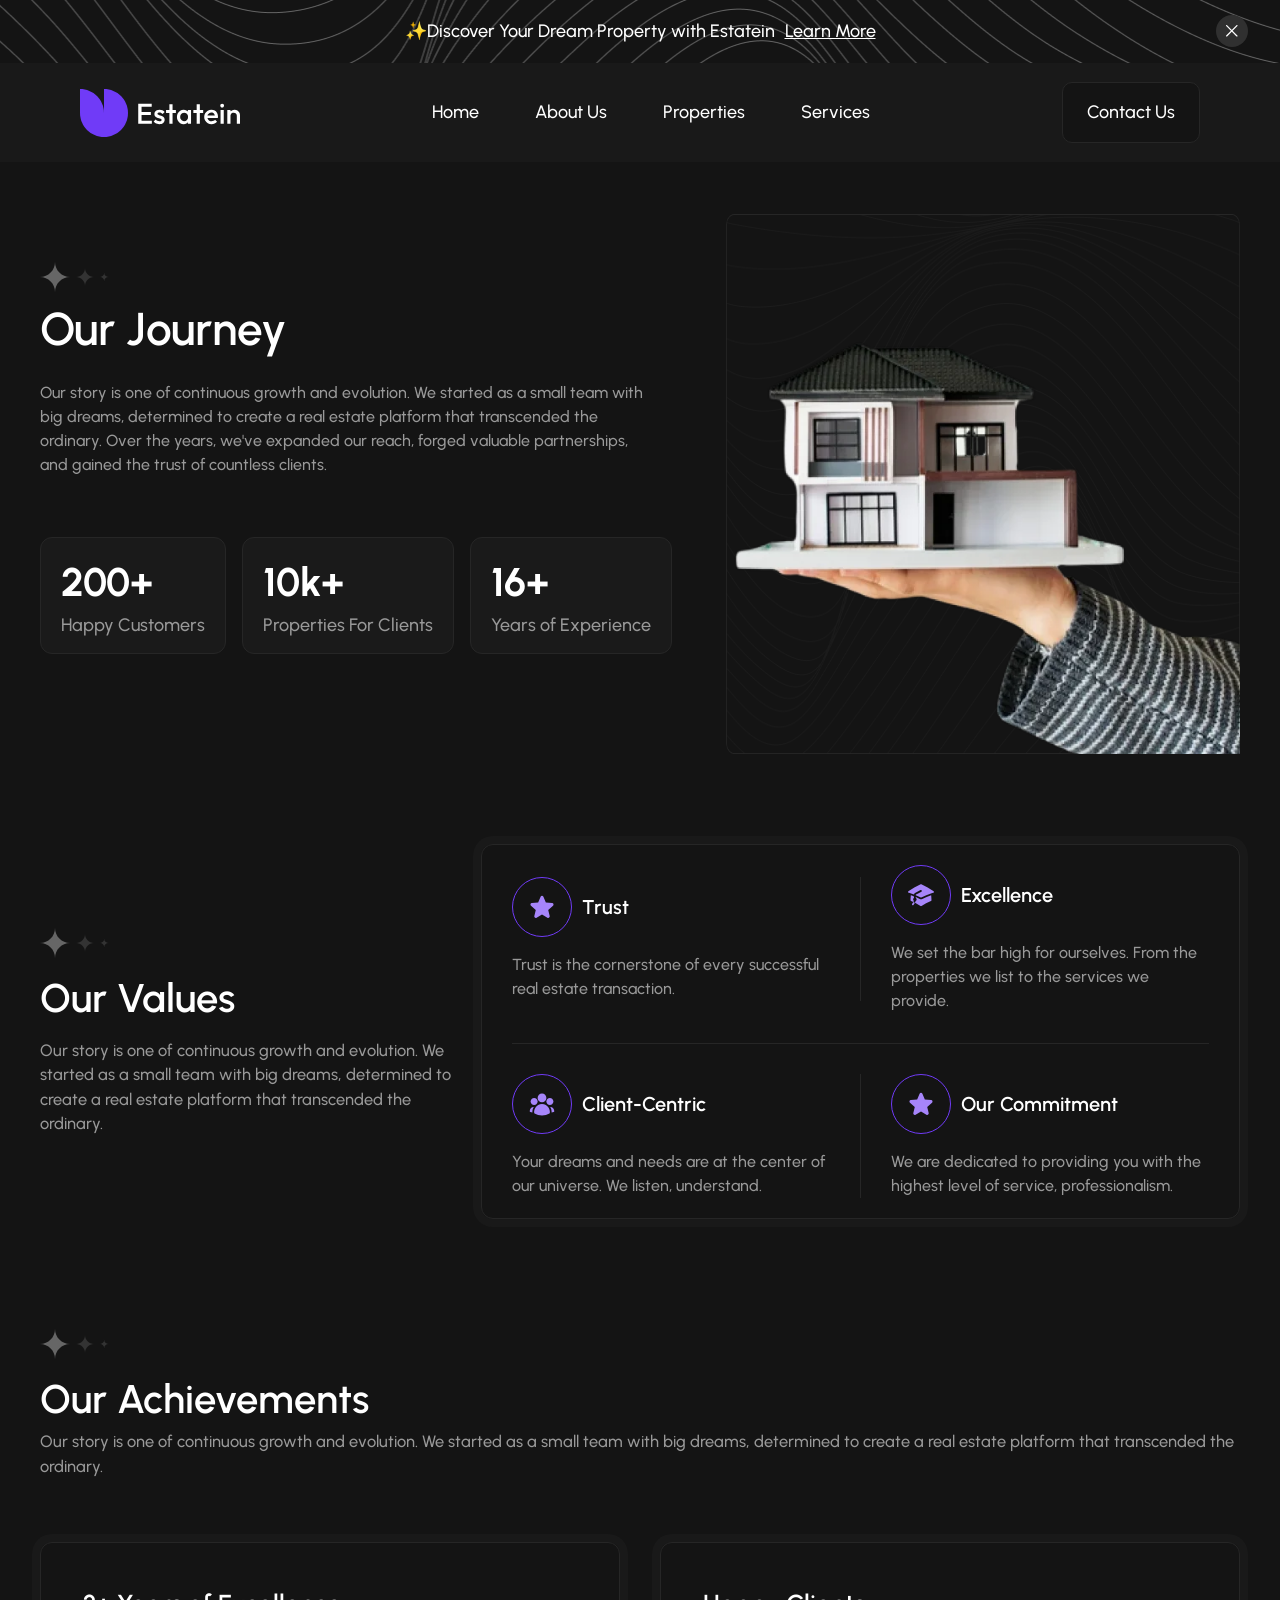
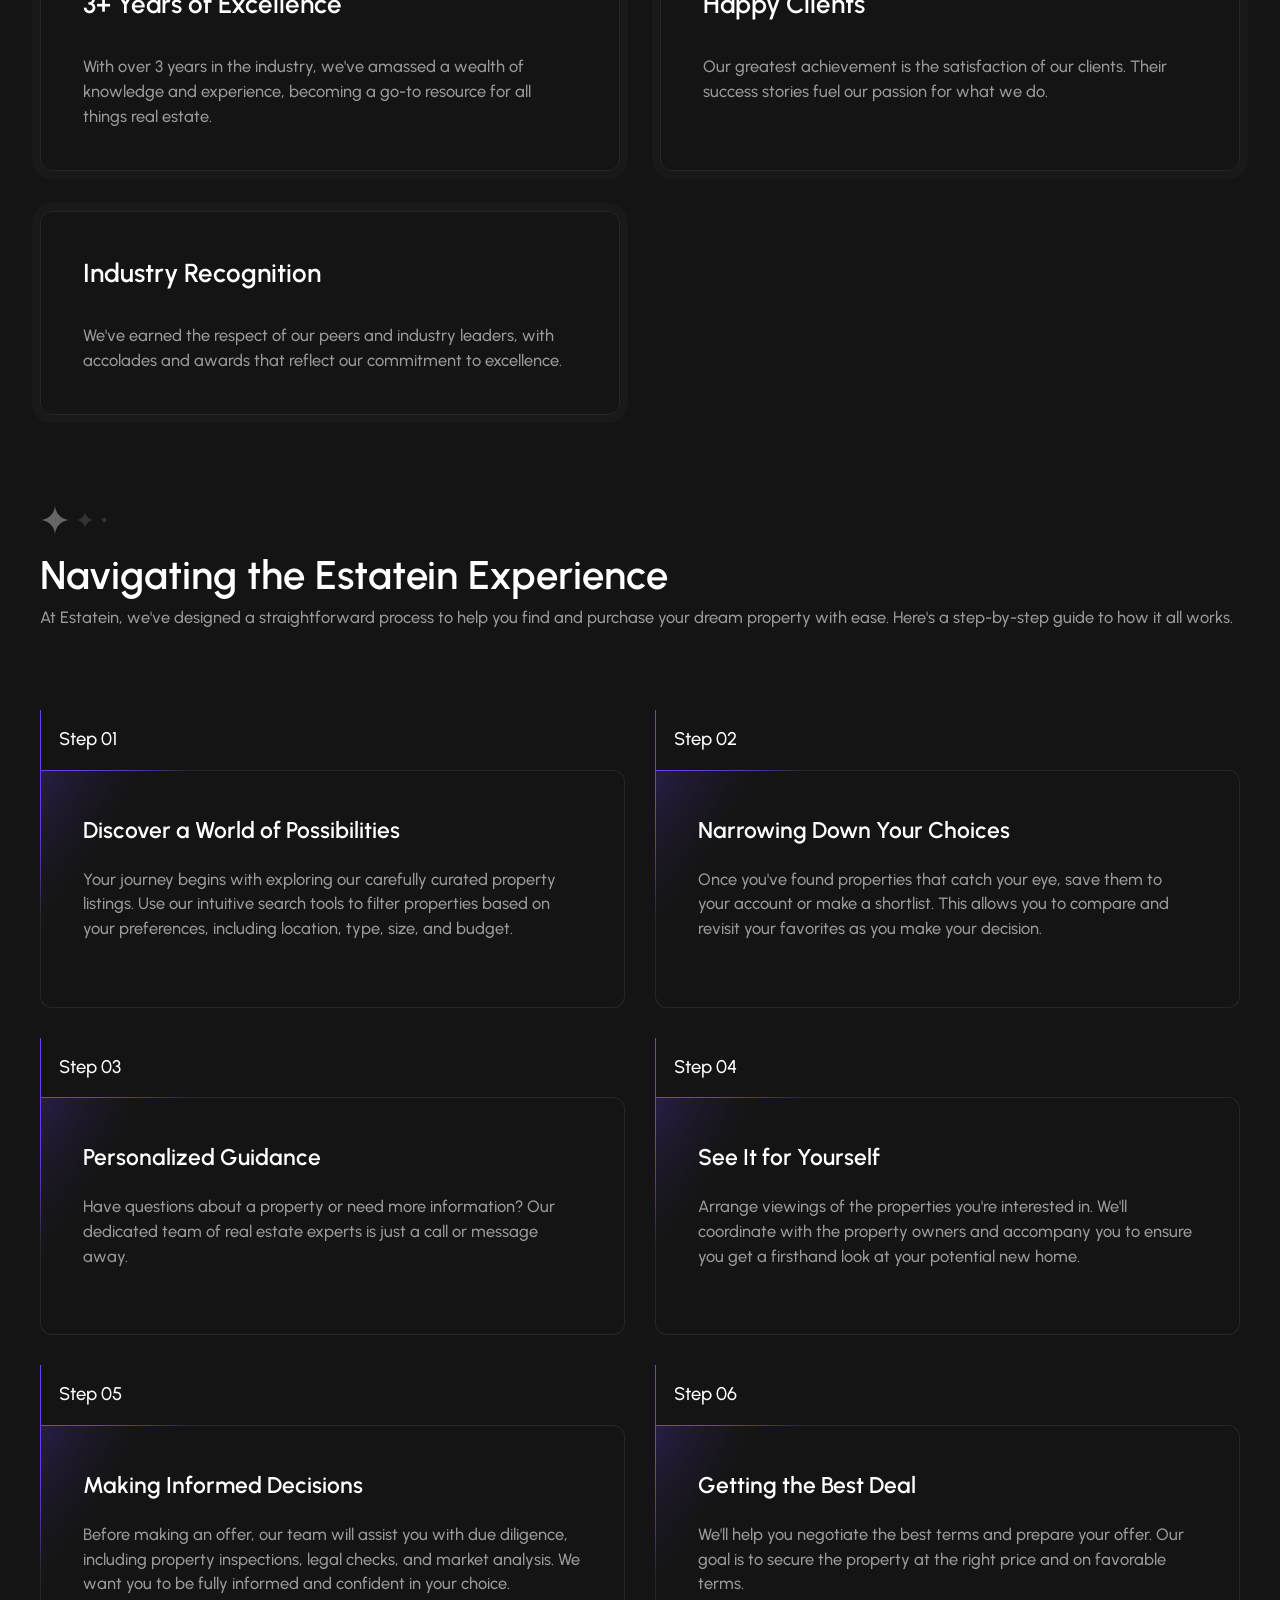
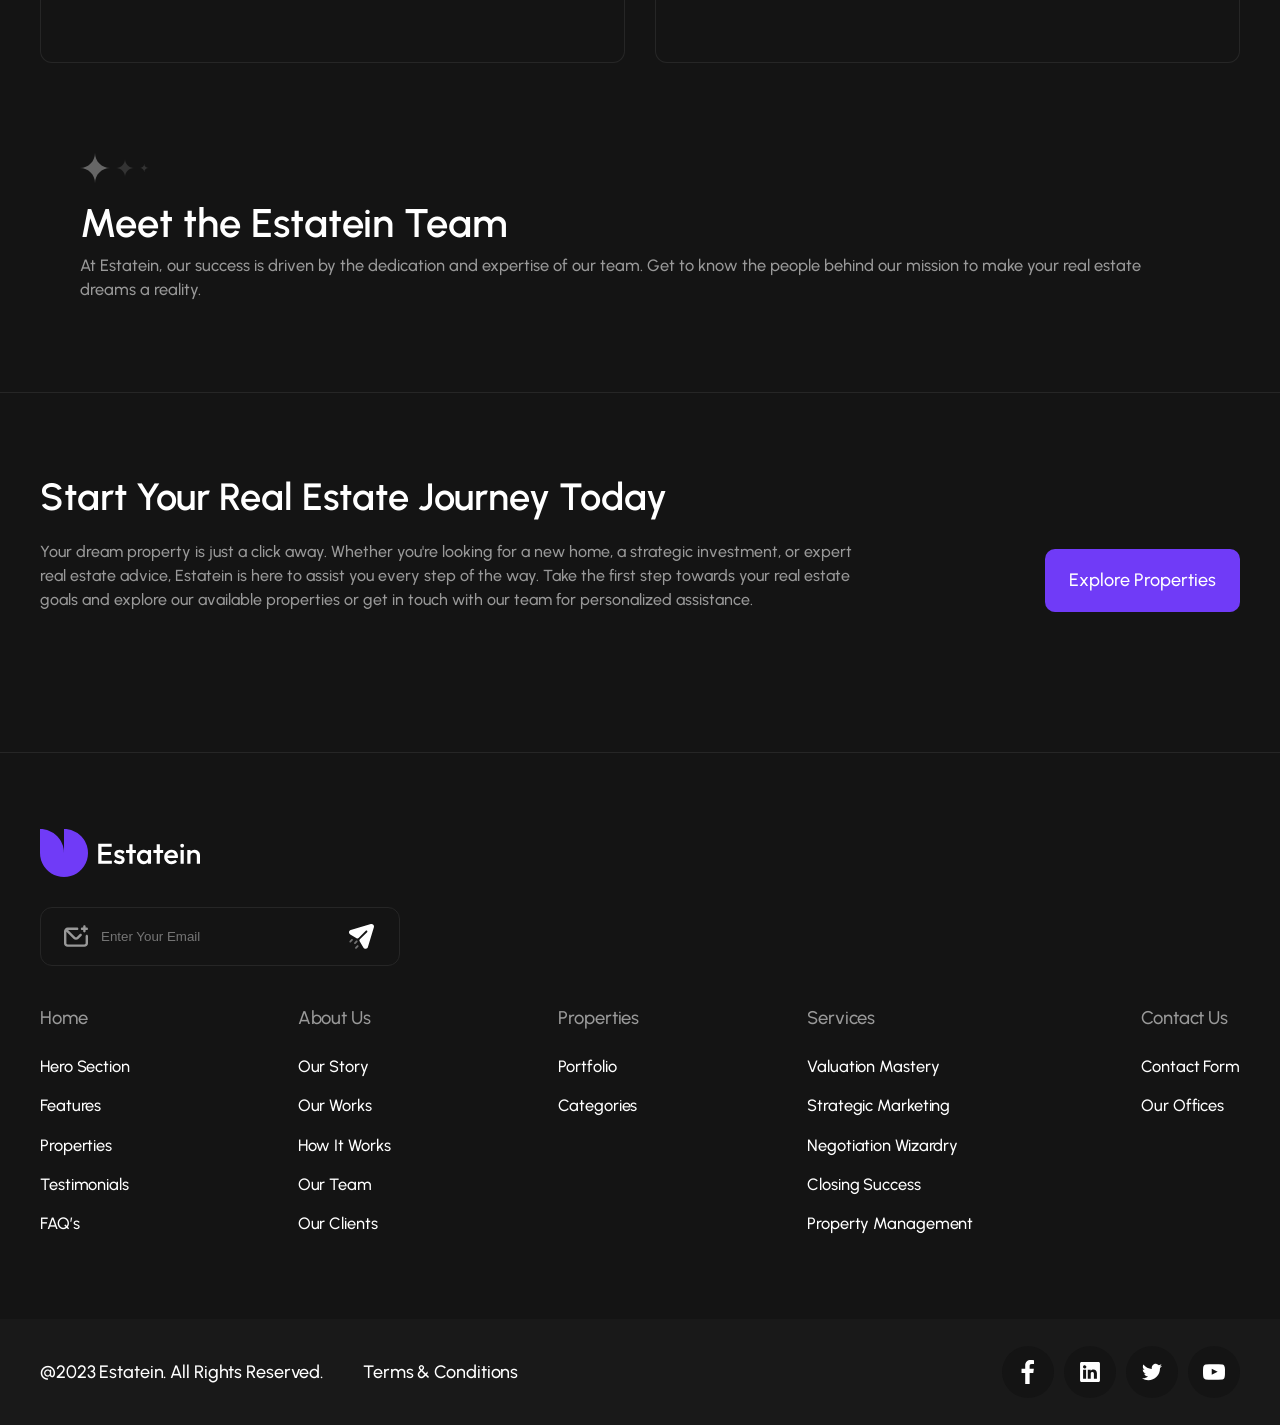
==== commit fd99bd53: "estate markup" ====
--- a/estate/about-us.html
+++ b/estate/about-us.html
@@ -173,11 +173,78 @@
         </section>
         <section class="experience p-x">
             <div class="experience__inner cont-cover">
-                <div class="achievements__top">
+                <div class="achievements__top exp-top">
                     <img src="./img/home/design-stars.svg" alt="design-stars">
                     <h2>Navigating the Estatein Experience</h2>
                     <p>At Estatein, we've designed a straightforward process to help you find and purchase your dream
                         property with ease. Here's a step-by-step guide to how it all works.</p>
+                </div>
+                <div class="experience__items">
+                    <div class="experience__item">
+                        <div class="experience__item-title">Step 01</div>
+                        <div class="experience__item-body">
+                            <h3>Discover a World of Possibilities</h3>
+                            <p>Your journey begins with exploring our carefully curated property listings. Use our
+                                intuitive search tools to filter properties based on your preferences, including
+                                location, type, size, and budget.</p>
+                        </div>
+                    </div>
+                    <div class="experience__item">
+                        <div class="experience__item-title">Step 02</div>
+                        <div class="experience__item-body">
+                            <h3>Narrowing Down Your Choices</h3>
+                            <p>Once you've found properties that catch your eye, save them to your account or make a
+                                shortlist. This allows you to compare and revisit your favorites as you make your
+                                decision.</p>
+                        </div>
+                    </div>
+                    <div class="experience__item">
+                        <div class="experience__item-title">Step 03</div>
+                        <div class="experience__item-body">
+                            <h3>Personalized Guidance</h3>
+                            <p>Have questions about a property or need more information? Our dedicated team of real
+                                estate experts is just a call or message away. +</p>
+                        </div>
+                    </div>
+                    <div class="experience__item">
+                        <div class="experience__item-title">Step 04</div>
+                        <div class="experience__item-body">
+                            <h3>See It for Yourself</h3>
+                            <p>Arrange viewings of the properties you're interested in. We'll coordinate with the
+                                property owners and accompany you to ensure you get a firsthand look at your potential
+                                new home.</p>
+                        </div>
+                    </div>
+                    <div class="experience__item">
+                        <div class="experience__item-title">Step 05</div>
+                        <div class="experience__item-body">
+                            <h3>Making Informed Decisions</h3>
+                            <p>Before making an offer, our team will assist you with due diligence, including property
+                                inspections, legal checks, and market analysis. We want you to be fully informed and
+                                confident in your choice.</p>
+                        </div>
+                    </div>
+                    <div class="experience__item">
+                        <div class="experience__item-title">Step 06</div>
+                        <div class="experience__item-body">
+                            <h3>Getting the Best Deal</h3>
+                            <p>We'll help you negotiate the best terms and prepare your offer. Our goal is to secure the
+                                property at the right price and on favorable terms. +</p>
+                        </div>
+                    </div>
+                </div>
+            </div>
+        </section>
+
+        <section class="team p-x">
+            <div class="team__inner cont-cover">
+                <div class="achievements__top team-top">
+                    <img src="./img/home/design-stars.svg" alt="design-stars">
+                    <h2>Meet the Estatein Team</h2>
+                    <p>At Estatein, our success is driven by the dedication and expertise of our team. Get to know the
+                        people behind our mission to make your real estate dreams a reality.</p>
                 </div>
             </div>
         </section>
--- a/estate/css/style.css
+++ b/estate/css/style.css
@@ -890,20 +890,20 @@
 
     .footer__nav-col h3 {
         font-weight: 500;
-        font-size: 20px;
+        font-size: clamp(1rem, 0.95rem + 0.250vw, 1.25rem);
         line-height: 24px;
         letter-spacing: -0.006em;
         color: #999999;
-        padding-bottom: 30px;
+        padding-bottom: clamp(1rem, 0.825rem + 0.875vw, 1.875rem);
     }
 
     .footer__nav-col ul li:not(:last-child) {
-        padding-bottom: 20px;
+        padding-bottom:clamp(0.5rem, 0.35rem + 0.750vw, 1.25rem);
     }
 
     .footer__nav-col ul li a {
         font-weight: 500;
-        font-size: 18px;
+        font-size: clamp(0.875rem, 0.825rem + 0.250vw, 1.125rem);
         line-height: 24px;
         letter-spacing: -0.006em;
         color: #fff;
--- a/estate/css/about-us.css
+++ b/estate/css/about-us.css
@@ -63,7 +63,7 @@
 
     .story__values h2 {
         font-weight: 600;
-        font-size: 38px;
+        font-size: clamp(1.75rem, 1.5rem + 1.250vw, 3rem);
         line-height: 150%;
         color: #FFFFFF;
         padding-bottom: 10px;
@@ -71,7 +71,7 @@
 
     .story__values p {
         font-weight: 500;
-        font-size: 16px;
+        font-size: clamp(0.875rem, 0.825rem + 0.250vw, 1.125rem);
         line-height: 150%;
         color: #999999;
     }
@@ -149,12 +149,12 @@
 }
 
 .achievements {
-    margin-bottom: 110px;
+    margin-bottom: clamp(3.75rem, 3.125rem + 3.125vw, 6.875rem);
 }
 
 .achievements__top {
     max-width: 1300px;
-    margin-bottom: 110px;
+    margin-bottom: clamp(2.5rem, 2rem + 2.500vw, 5rem);
 
     >img {
         width: 69px;
@@ -164,14 +164,14 @@
 
     h2 {
         font-weight: 600;
-        font-size: 48px;
+        font-size: clamp(1.75rem, 1.5rem + 1.250vw, 3rem);
         line-height: 150%;
         color: #FFFFFF;
     }
 
     p {
         font-weight: 500;
-        font-size: 18px;
+        font-size: clamp(0.875rem, 0.825rem + 0.250vw, 1.125rem);
         line-height: 150%;
         color: #999999;
     }
@@ -205,10 +205,84 @@
     }
 }
 
+.experience {
+    margin-bottom: clamp(3.75rem, 3.125rem + 3.125vw, 6.875rem);
+}
+
 .experience .achievements__top {
     max-width: 100%;
 }
 
+.experience .achievements__top {
+    margin-bottom: 80px;
+}
+
+.experience__items {
+    display: grid;
+    grid-template-columns: repeat(auto-fit, minmax(512px, 1fr));
+    gap: 30px;
+    align-items: end;
+}
+
+.experience .experience__item {
+    .experience__item-title {
+        font-weight: 500;
+        font-size: clamp(1rem, 0.95rem + 0.250vw, 1.25rem);
+        line-height: 150%;
+        color: #FFFFFF;
+        border-left: 1px solid #703BF7;
+        padding-top: 16px;
+        padding-bottom: 16px;
+        padding-left: clamp(1rem, 0.95rem + 0.250vw, 1.25rem);
+        padding-right: 20px;
+
+
+    }
+
+    .experience__item-body {
+        height: 238px;
+
+        padding: clamp(1.875rem, 1.625rem + 1.250vw, 3.125rem);
+        border-radius: 0px 12px 12px 12px;
+        border: 1px solid transparent;
+        background-image:
+            linear-gradient(120.79deg, rgba(112, 59, 247, 0.2) -49.01%, #141414 15%),
+            radial-gradient(circle at 0% 0%, #703BF7 0%, transparent 70%),
+            linear-gradient(to bottom, #703BF7, transparent),
+            linear-gradient(to right, #703BF7, transparent),
+            linear-gradient(#262626, #262626);
+
+        background-size:
+            100% 100%,
+            150px 150px,
+            1px 150px,
+            150px 1px,
+            100% 100%;
+
+        background-repeat: no-repeat;
+        background-position: 0 0;
+        background-origin: border-box;
+        background-clip: padding-box, border-box, border-box, border-box, border-box;
+
+
+
+        h3 {
+            font-weight: 600;
+            font-size: clamp(1.125rem, 1.025rem + 0.500vw, 1.625rem);
+            line-height: 150%;
+            color: #FFFFFF;
+            padding-bottom: 20px;
+        }
+
+        p {
+            font-weight: 500;
+            font-size: clamp(0.875rem, 0.825rem + 0.250vw, 1.125rem);
+            line-height: 150%;
+            color: #999999;
+        }
+    }
+}
+
 
 
 @media (width < 1440px) {
@@ -218,7 +292,8 @@
     }
 
     .story,
-    .achievements {
+    .achievements,
+    .experience {
         padding-left: 40px;
         padding-right: 40px;
     }
@@ -268,7 +343,8 @@
 
     .journey .discovery__inner,
     .achievements,
-    .story {
+    .story,
+    .experience {
         padding-left: 20px;
         padding-right: 20px;
     }
@@ -308,7 +384,8 @@
 
     .journey .discovery__inner,
     .story,
-    .achievements {
+    .achievements,
+    .experience {
         padding-left: 16px;
         padding-right: 16px;
     }
@@ -367,4 +444,12 @@
         padding-bottom: 0;
     }
 
+}
+
+@media (width < 520px) {
+
+    .achievements__items,
+    .experience__items {
+        grid-template-columns: repeat(auto-fit, minmax(288px, 1fr));
+    }
 }
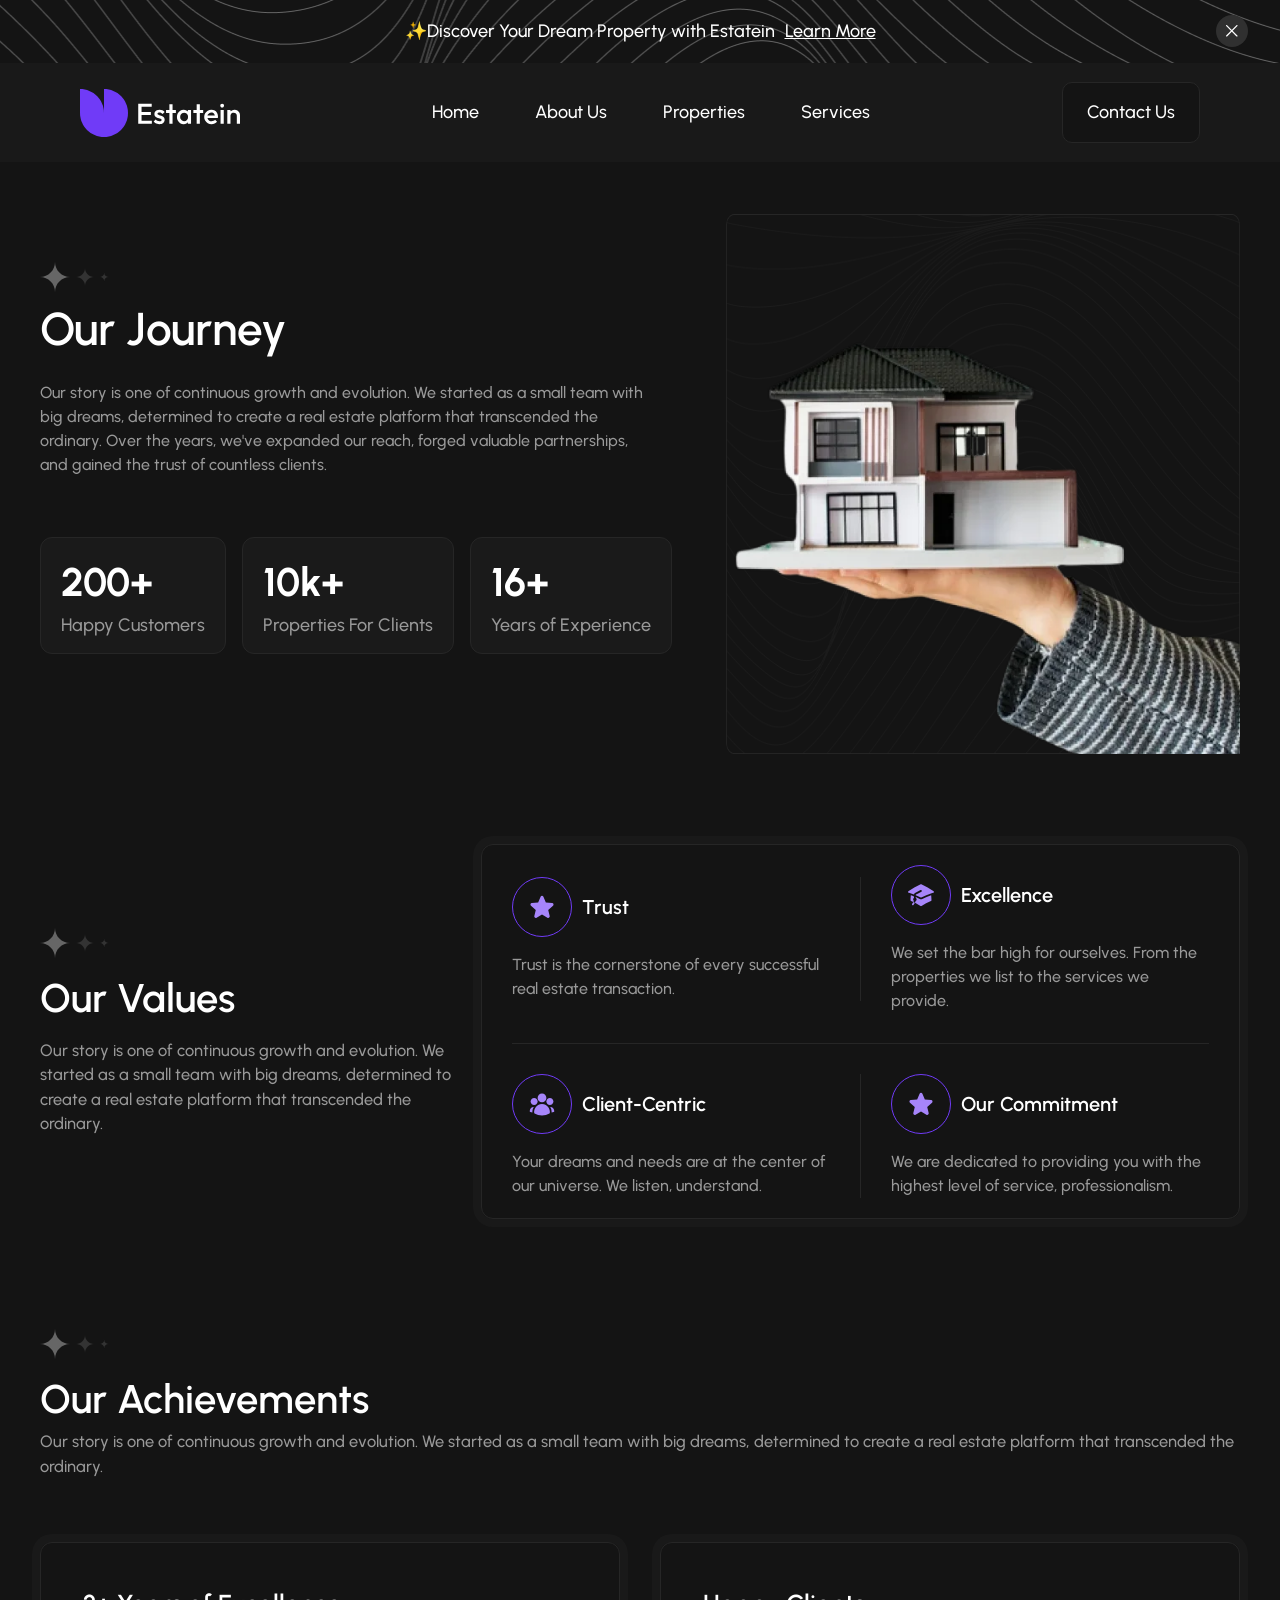
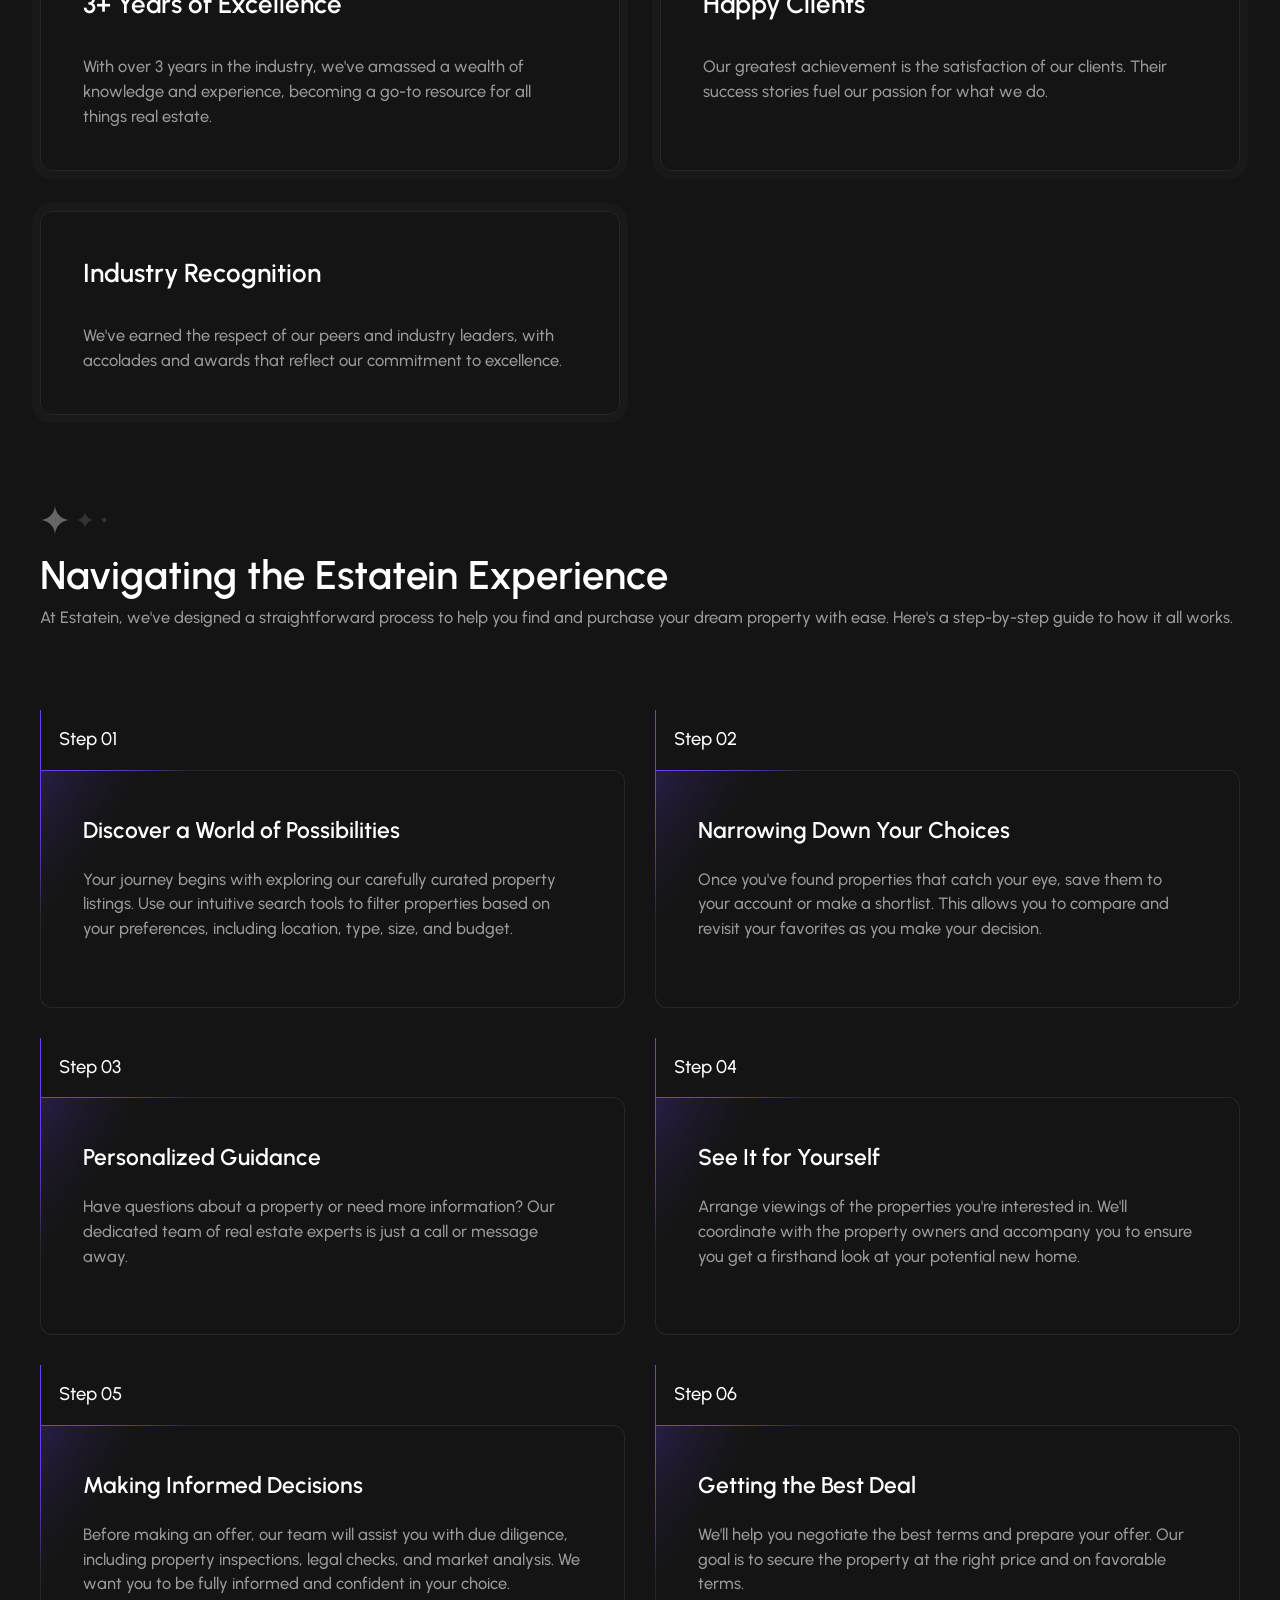
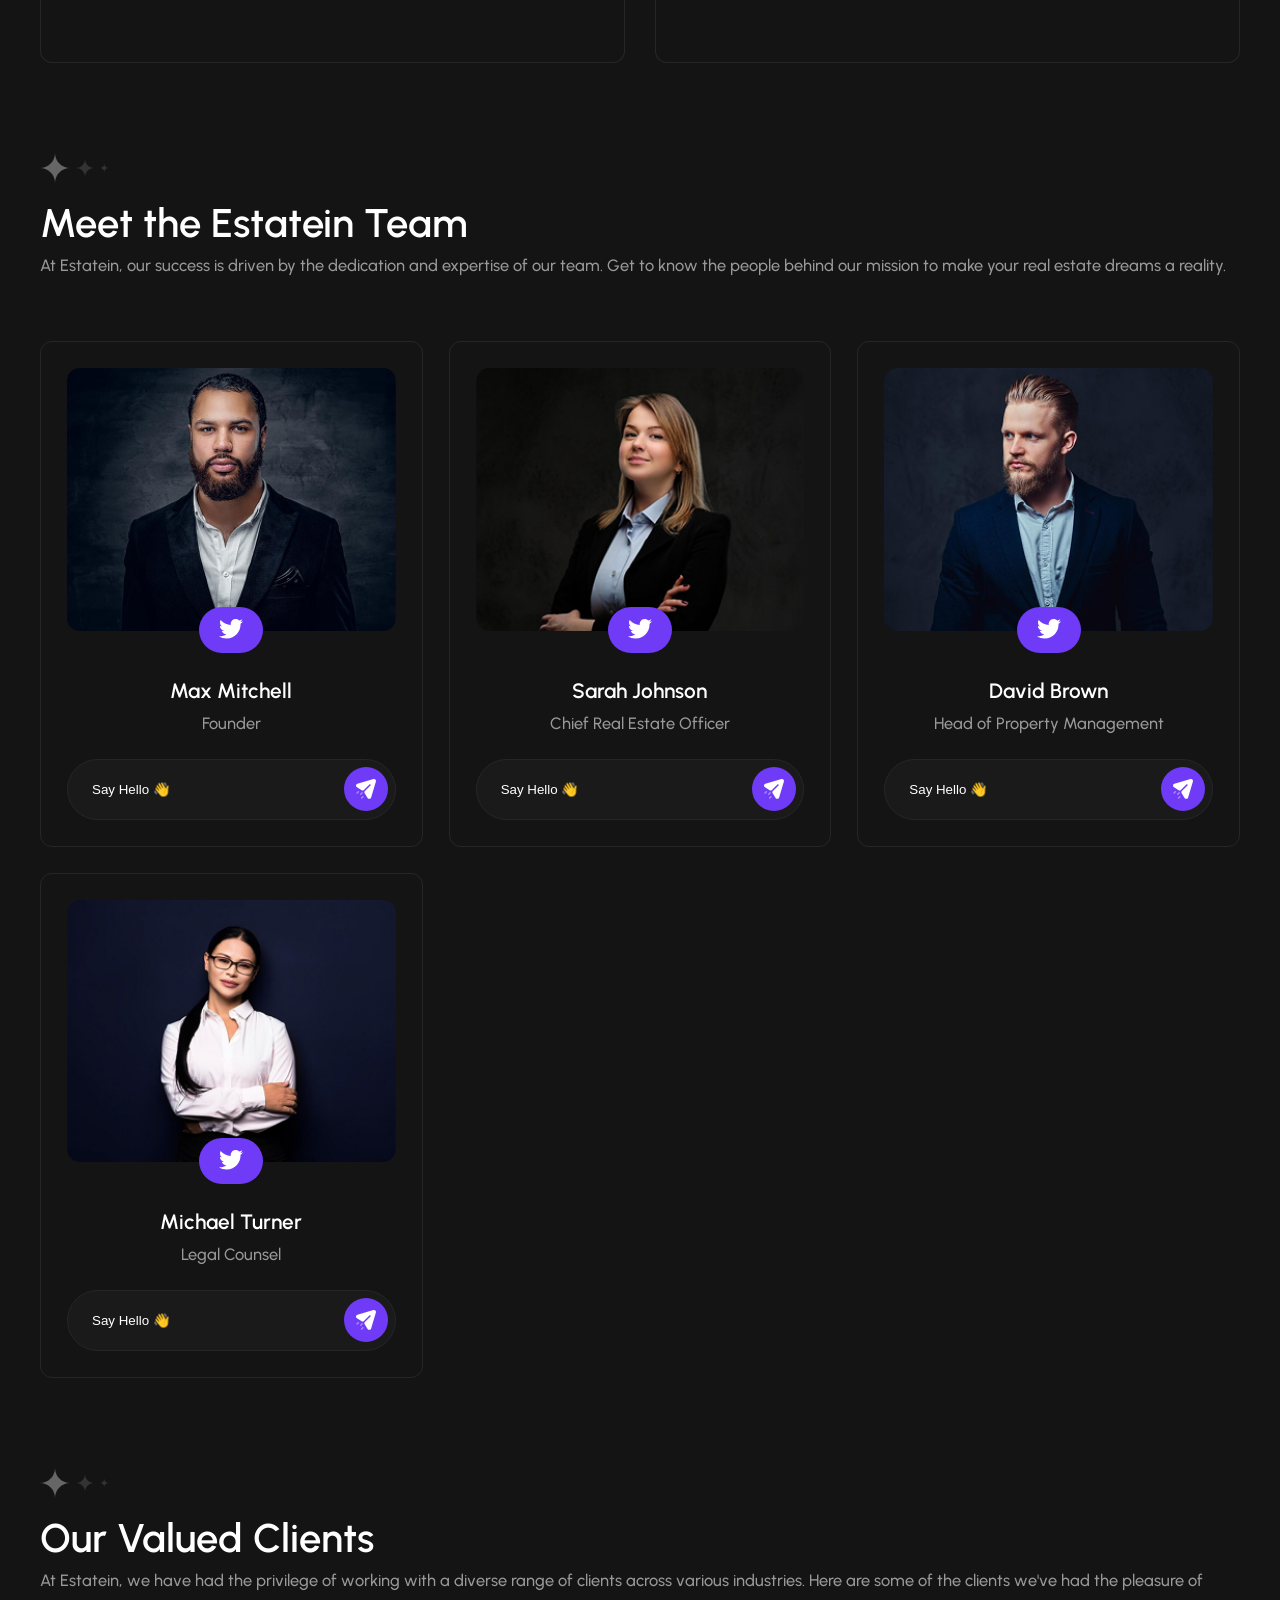
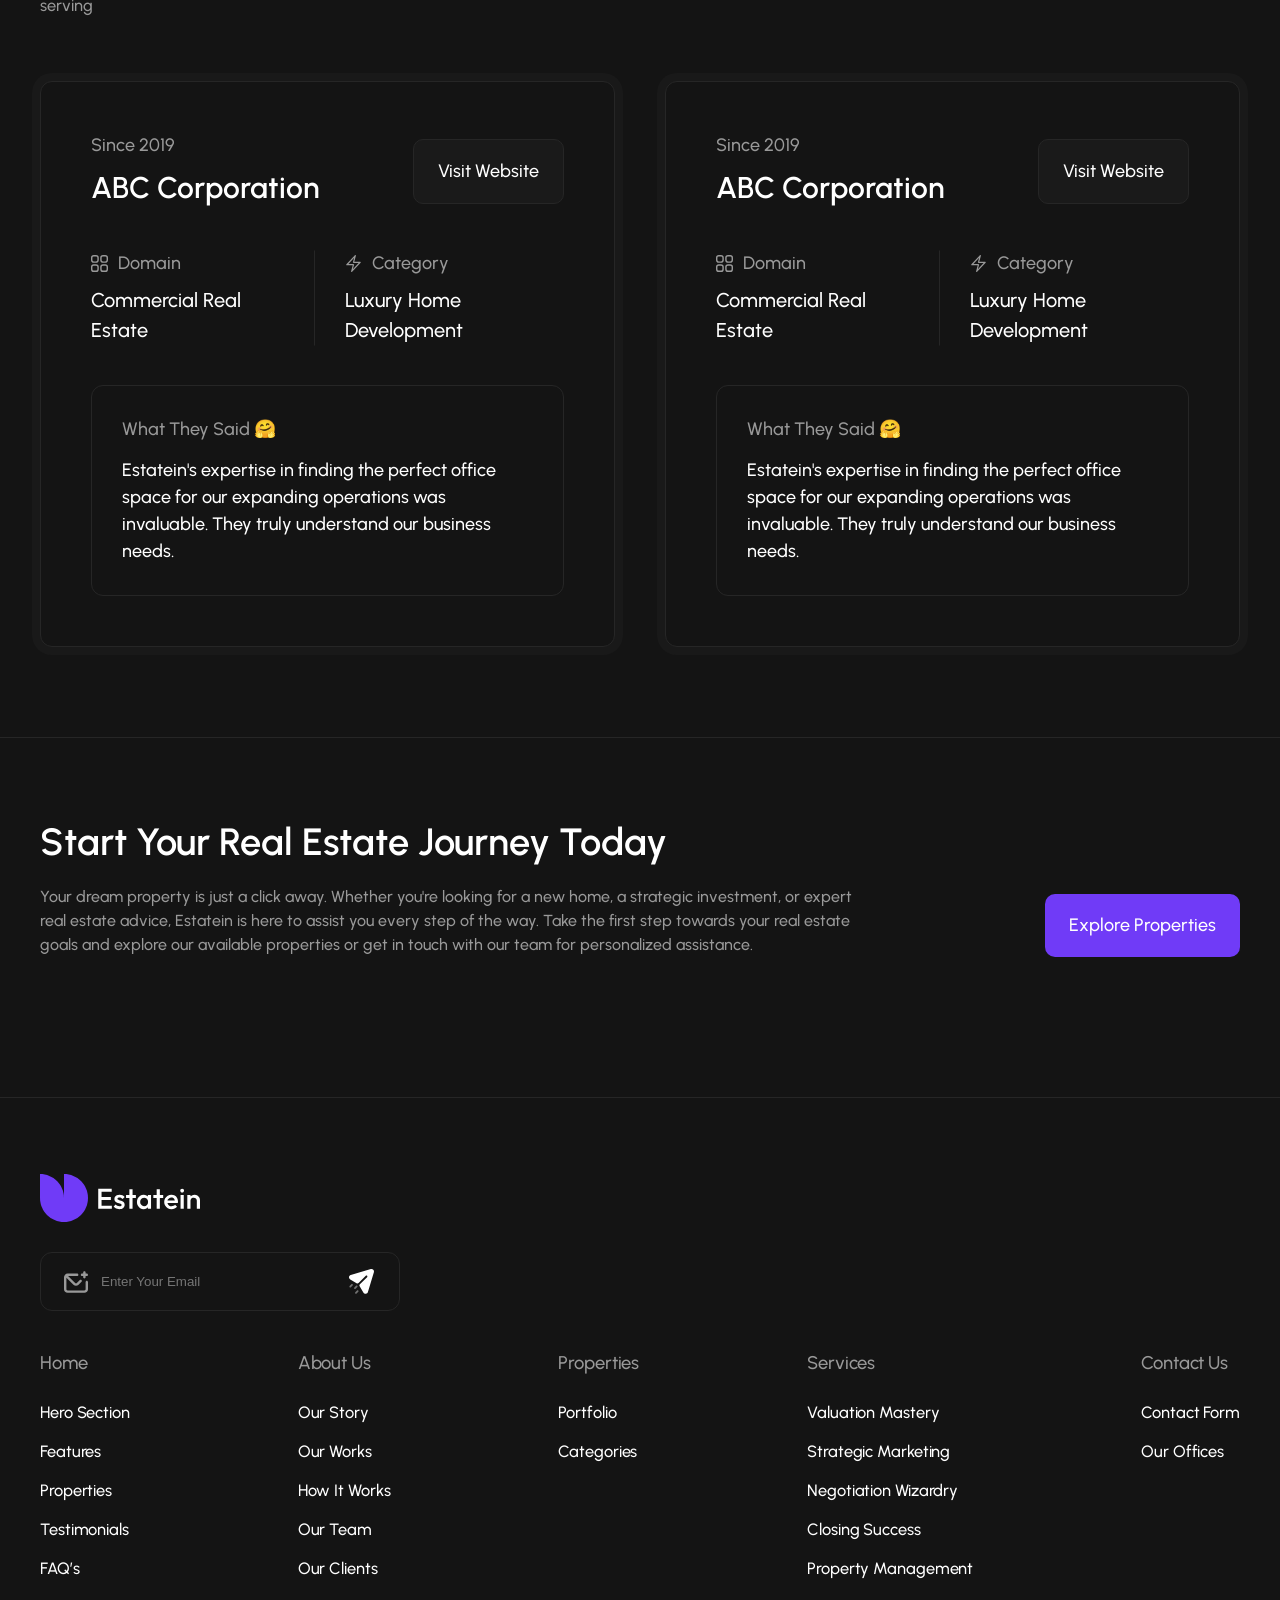
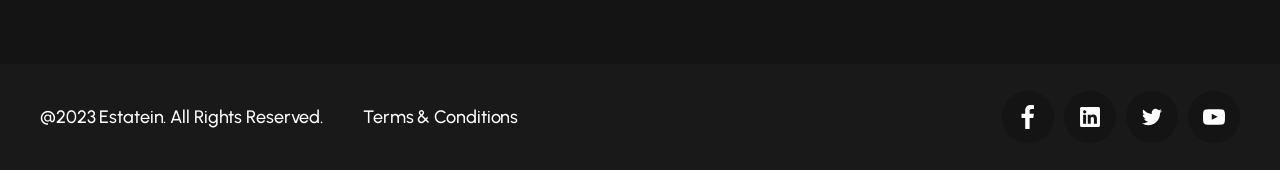
==== commit 00d824f4: "enterprises & team section" ====
--- a/estate/about-us.html
+++ b/estate/about-us.html
@@ -237,7 +237,6 @@
                 </div>
             </div>
         </section>
-
         <section class="team p-x">
             <div class="team__inner cont-cover">
                 <div class="achievements__top team-top">
@@ -246,9 +245,150 @@
                     <p>At Estatein, our success is driven by the dedication and expertise of our team. Get to know the
                         people behind our mission to make your real estate dreams a reality.</p>
                 </div>
+
+                <div class="team__cards">
+                    <div class="team__card">
+                        <div class="team__card-person">
+                            <img src="./img/about-us/person-1.png" alt="person-1">
+                            <a href="#" class="team__card-social">
+                                <img src="./img/about-us/twitter.svg" alt="twitter-icon">
+                            </a>
+                        </div>
+                        <h3>Max Mitchell</h3>
+                        <h4>Founder</h4>
+                        <div class="team__card-input">
+                            <input type="text" placeholder="Say Hello 👋">
+                            <button>
+                                <img src="./img/about-us/send-btn.svg" alt="send-btn">
+                            </button>
+                        </div>
+                    </div>
+                    <div class="team__card">
+                        <div class="team__card-person">
+                            <img src="./img/about-us/person-2.png" alt="person-2">
+                            <a href="#" class="team__card-social">
+                                <img src="./img/about-us/twitter.svg" alt="twitter-icon">
+                            </a>
+                        </div>
+                        <h3>Sarah Johnson</h3>
+                        <h4>Chief Real Estate Officer</h4>
+                        <div class="team__card-input">
+                            <input type="text" placeholder="Say Hello 👋">
+                            <button>
+                                <img src="./img/about-us/send-btn.svg" alt="send-btn">
+                            </button>
+                        </div>
+                    </div>
+                    <div class="team__card">
+                        <div class="team__card-person">
+                            <img src="./img/about-us/person-3.png" alt="person-3">
+                            <a href="#" class="team__card-social">
+                                <img src="./img/about-us/twitter.svg" alt="twitter-icon">
+                            </a>
+                        </div>
+                        <h3>David Brown</h3>
+                        <h4>Head of Property Management</h4>
+                        <div class="team__card-input">
+                            <input type="text" placeholder="Say Hello 👋">
+                            <button>
+                                <img src="./img/about-us/send-btn.svg" alt="send-btn">
+                            </button>
+                        </div>
+                    </div>
+                    <div class="team__card">
+                        <div class="team__card-person">
+                            <img src="./img/about-us/person-4.png" alt="person-4">
+                            <a href="#" class="team__card-social">
+                                <img src="./img/about-us/twitter.svg" alt="twitter-icon">
+                            </a>
+                        </div>
+                        <h3>Michael Turner</h3>
+                        <h4>Legal Counsel</h4>
+                        <div class="team__card-input">
+                            <input type="text" placeholder="Say Hello 👋">
+                            <button>
+                                <img src="./img/about-us/send-btn.svg" alt="send-btn">
+                            </button>
+                        </div>
+                    </div>
+
+                </div>
             </div>
         </section>
-
+        <section class="enterprises p-x">
+            <div class="enterprises__inner cont-cover">
+                <div class="achievements__top enterprises-top">
+                    <img src="./img/home/design-stars.svg" alt="design-stars">
+                    <h2>Our Valued Clients</h2>
+                    <p>At Estatein, we have had the privilege of working with a diverse range of clients across various
+                        industries. Here are some of the clients we've had the pleasure of serving</p>
+                </div>
+                <div class="enterprises__items">
+                    <div class="enterprises__item">
+                        <div class="enterprises__visits">
+                            <div class="enterprises__visits-item">
+                                <span>Since 2019</span>
+                                <h3>ABC Corporation</h3>
+                            </div>
+                            <button>Visit Website</button>
+                        </div>
+                        <div class="enterprises__category">
+                            <div class="enterprises__category-item">
+                                <div class="enterprises__category-title">
+                                    <img src="./img/about-us/enterprises-icon-1.svg" alt="domain">
+                                    <span>Domain</span>
+                                </div>
+                                <p class="enterprises__category-descr">Commercial Real Estate</p>
+                            </div>
+                            <div class="enterprises__category-item">
+                                <div class="enterprises__category-title">
+                                    <img src="./img/about-us/enterprises-icon-2.svg" alt="category">
+                                    <span>Category</span>
+                                </div>
+                                <p class="enterprises__category-descr">Luxury Home Development</p>
+                            </div>
+                        </div>
+
+                        <div class="enterprises__message">
+                            <span>What They Said 🤗</span>
+                            <p>Estatein's expertise in finding the perfect office space for our expanding operations was
+                                invaluable. They truly understand our business needs.</p>
+                        </div>
+                    </div>
+                    <div class="enterprises__item">
+                        <div class="enterprises__visits">
+                            <div class="enterprises__visits-item">
+                                <span>Since 2019</span>
+                                <h3>ABC Corporation</h3>
+                            </div>
+                            <button>Visit Website</button>
+                        </div>
+                        <div class="enterprises__category">
+                            <div class="enterprises__category-item">
+                                <div class="enterprises__category-title">
+                                    <img src="./img/about-us/enterprises-icon-1.svg" alt="domain">
+                                    <span>Domain</span>
+                                </div>
+                                <p class="enterprises__category-descr">Commercial Real Estate</p>
+                            </div>
+                            <div class="enterprises__category-item">
+                                <div class="enterprises__category-title">
+                                    <img src="./img/about-us/enterprises-icon-2.svg" alt="category">
+                                    <span>Category</span>
+                                </div>
+                                <p class="enterprises__category-descr">Luxury Home Development</p>
+                            </div>
+                        </div>
+
+                        <div class="enterprises__message">
+                            <span>What They Said 🤗</span>
+                            <p>Estatein's expertise in finding the perfect office space for our expanding operations was
+                                invaluable. They truly understand our business needs.</p>
+                        </div>
+                    </div>
+                </div>
+            </div>
+        </section>
     </main>
     <footer>
         <div class="footer__top-cover cont-cover p-x footer-decore">
--- a/estate/css/about-us.css
+++ b/estate/css/about-us.css
@@ -283,7 +283,229 @@
     }
 }
 
-
+.team {
+    margin-bottom: clamp(3.75rem, 3.125rem + 3.125vw, 6.875rem);
+}
+
+.team__cards {
+    display: grid;
+    grid-template-columns: repeat(auto-fit, minmax(376px, 1fr));
+    gap: clamp(1.25rem, 1.125rem + 0.625vw, 1.875rem);
+
+    .team__card {
+        border: 1px solid #262626;
+        border-radius: 12px;
+        padding: clamp(1.25rem, 1.125rem + 0.625vw, 1.875rem);
+
+        .team__card-person {
+            position: relative;
+            padding-bottom: clamp(2.5rem, 2.375rem + 0.625vw, 3.125rem);
+
+            >img {
+                border-radius: 12px;
+                width: 100%;
+                height: 100%;
+            }
+
+            .team__card-social {
+                padding: 16px 26px;
+                border-radius: 99px;
+                background-color: #703BF7;
+                position: absolute;
+                left: 50%;
+                transform: translateX(-50%);
+                bottom: 24px;
+
+                img {
+                    width: 100%;
+                    height: 100%;
+                }
+            }
+        }
+
+        >h3 {
+            font-weight: 600;
+            font-size: clamp(1rem, 0.9rem + 0.500vw, 1.5rem);
+            line-height: 28px;
+            color: #FFFFFF;
+            text-align: center;
+            padding-bottom: 6px;
+        }
+
+        >h4 {
+            font-weight: 500;
+            font-size: clamp(0.875rem, 0.825rem + 0.250vw, 1.125rem);
+            line-height: 24px;
+            color: #999999;
+            text-align: center;
+            padding-bottom: 1.5rem;
+        }
+
+        .team__card-input {
+            position: relative;
+
+            input {
+                background-color: #1A1A1A;
+                border: 1px solid #262626;
+                border-radius: 99px;
+                width: 100%;
+                padding: 22px 24px;
+                color: #fff;
+
+                &::placeholder {
+                    color: #FFFFFF;
+                }
+            }
+
+            button {
+                position: absolute;
+                top: 50%;
+                transform: translateY(-50%);
+                right: .5rem;
+                cursor: pointer;
+                user-select: none;
+                -webkit-tap-highlight-color: transparent;
+
+                /* pointer-events: none; */
+
+                &:active {
+                    transform: translateY(-50%) scale(.94)
+                }
+            }
+        }
+
+    }
+}
+
+
+.enterprises__items {
+    display: flex;
+    gap: 50px;
+    align-items: start;
+
+    .enterprises__item {
+        background-color: #141414;
+        border: 1px solid #262626;
+        box-shadow: 0px 0px 0px 8px #191919;
+        border-radius: 12px;
+        padding: 50px;
+
+        .enterprises__visits {
+            display: flex;
+            justify-content: space-between;
+            align-items: center;
+            margin-bottom: 40px;
+
+            .enterprises__visits-item {
+                display: flex;
+                flex-direction: column;
+                gap: 6px;
+
+                span {
+                    font-weight: 500;
+                    font-size: 18px;
+                    line-height: 150%;
+                    color: #999999;
+                }
+
+                h3 {
+                    font-weight: 600;
+                    font-size: 30px;
+                    line-height: 150%;
+                    color: #FFFFFF;
+                }
+            }
+
+            >button {
+                font-weight: 500;
+                font-size: 18px;
+                line-height: 150%;
+                color: #FFFFFF;
+                padding: 18px 24px;
+                background: #1A1A1A;
+                border: 1px solid #262626;
+                border-radius: 10px;
+                cursor: pointer;
+
+                &:active {
+                    transform: translateY(-2px);
+                }
+            }
+        }
+
+        .enterprises__category {
+            display: flex;
+            gap: 60px;
+            align-items: center;
+            margin-bottom: 40px;
+
+            .enterprises__category-item {
+                display: flex;
+                flex-direction: column;
+                gap: 8px;
+                position: relative;
+
+                .enterprises__category-title {
+                    display: flex;
+                    align-items: center;
+                    gap: 10px;
+
+                    img {
+                        width: 17px;
+                        height: 17px;
+                    }
+
+                    span {
+                        font-weight: 500;
+                        font-size: 18px;
+                        line-height: 150%;
+                        color: #999999;
+                    }
+                }
+
+                .enterprises__category-descr {
+                    font-weight: 500;
+                    font-size: 20px;
+                    line-height: 150%;
+                    color: #FFFFFF;
+                }
+
+                &:first-of-type::after {
+                    content: '';
+                    position: absolute;
+                    top: 50%;
+                    transform: translateY(-50%);
+                    width: 1px;
+                    height: 100%;
+                    background-color: #262626;
+                    right: -30px;
+                }
+            }
+        }
+
+        .enterprises__message {
+            padding: 30px;
+            border: 1px solid #262626;
+            border-radius: 12px;
+
+            >span {
+                font-weight: 500;
+                font-size: 18px;
+                line-height: 150%;
+                color: #999999;
+                display: inline-block;
+                padding-bottom: 14px;
+            }
+
+            p {
+                font-weight: 500;
+                font-size: 18px;
+                line-height: 150%;
+                color: #FFFFFF;
+            }
+        }
+    }
+}
 
 @media (width < 1440px) {
 
@@ -293,7 +515,9 @@
 
     .story,
     .achievements,
-    .experience {
+    .experience,
+    .team,
+    .enterprises {
         padding-left: 40px;
         padding-right: 40px;
     }
@@ -302,35 +526,38 @@
     .story .story__items .story__trust {
         padding: 20px 30px;
     }
-}
-
-@media (width < 1270px) {
-    .story .story__items {
-        display: block;
-    }
-
-    .story__values {
-        margin-bottom: 60px;
-    }
-
-    .story__trust .story__trust-item {
-        flex-basis: 50%;
-    }
-}
-
-@media (width < 1260px) {
-    .journey .discovery__items {
-        grid-template-columns: 4fr 3fr;
-    }
-}
-
-@media (width < 1440px) {
+
     .journey .discovery__img img:nth-child(2) {
         /* height: 540px; */
         height: clamp(16.563rem, -0.625rem + 85.938vw, 33.75rem);
         object-fit: fill;
     }
-}
+
+    .team__cards .team__card .team__card-person .team__card-social {
+        padding: 12px 20px;
+    }
+}
+
+@media (width < 1270px) {
+    .story .story__items {
+        display: block;
+    }
+
+    .story__values {
+        margin-bottom: 60px;
+    }
+
+    .story__trust .story__trust-item {
+        flex-basis: 50%;
+    }
+}
+
+@media (width < 1260px) {
+    .journey .discovery__items {
+        grid-template-columns: 4fr 3fr;
+    }
+}
+
 
 @media (width < 1300px) {
     .journey .discovery__inner {
@@ -344,7 +571,9 @@
     .journey .discovery__inner,
     .achievements,
     .story,
-    .experience {
+    .experience,
+    .team,
+    .enterprises {
         padding-left: 20px;
         padding-right: 20px;
     }
@@ -385,7 +614,9 @@
     .journey .discovery__inner,
     .story,
     .achievements,
-    .experience {
+    .experience,
+    .team,
+    .enterprises {
         padding-left: 16px;
         padding-right: 16px;
     }
@@ -449,7 +680,8 @@
 @media (width < 520px) {
 
     .achievements__items,
-    .experience__items {
+    .experience__items,
+    .team__cards {
         grid-template-columns: repeat(auto-fit, minmax(288px, 1fr));
     }
 }
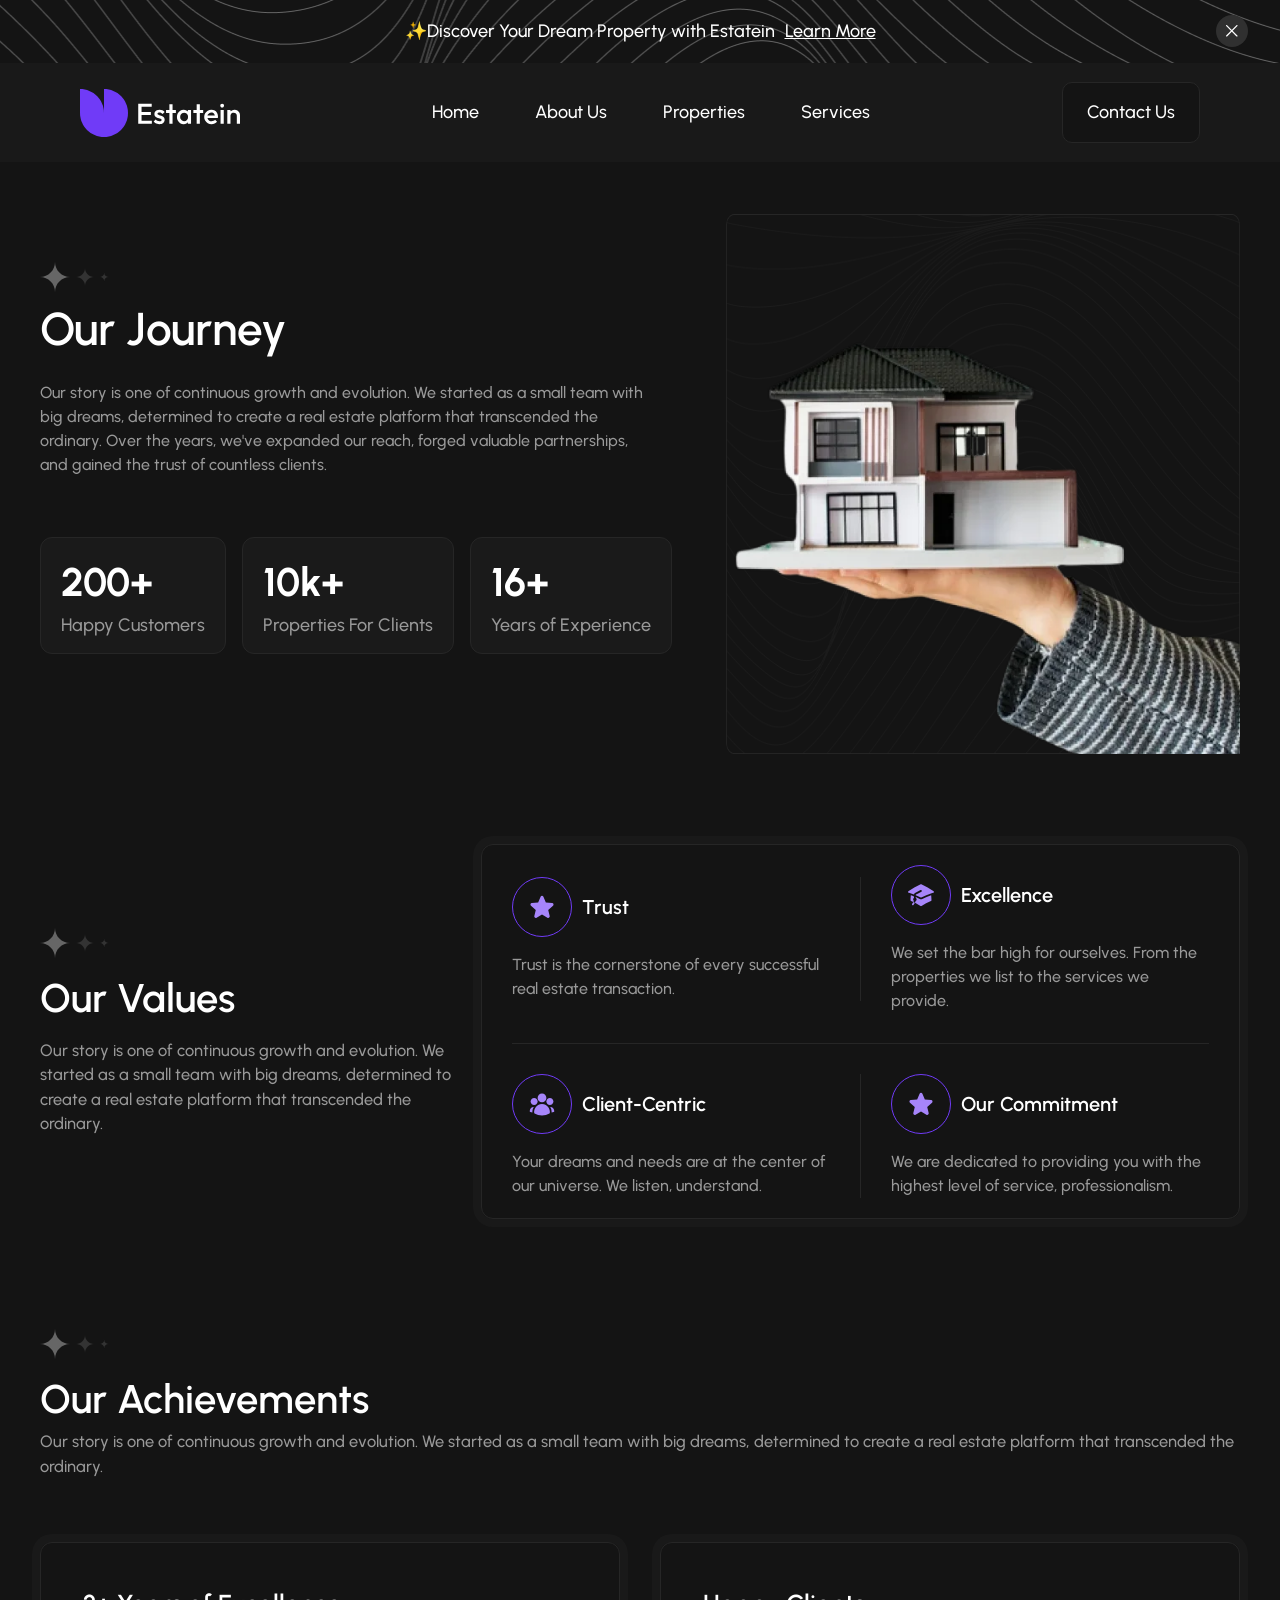
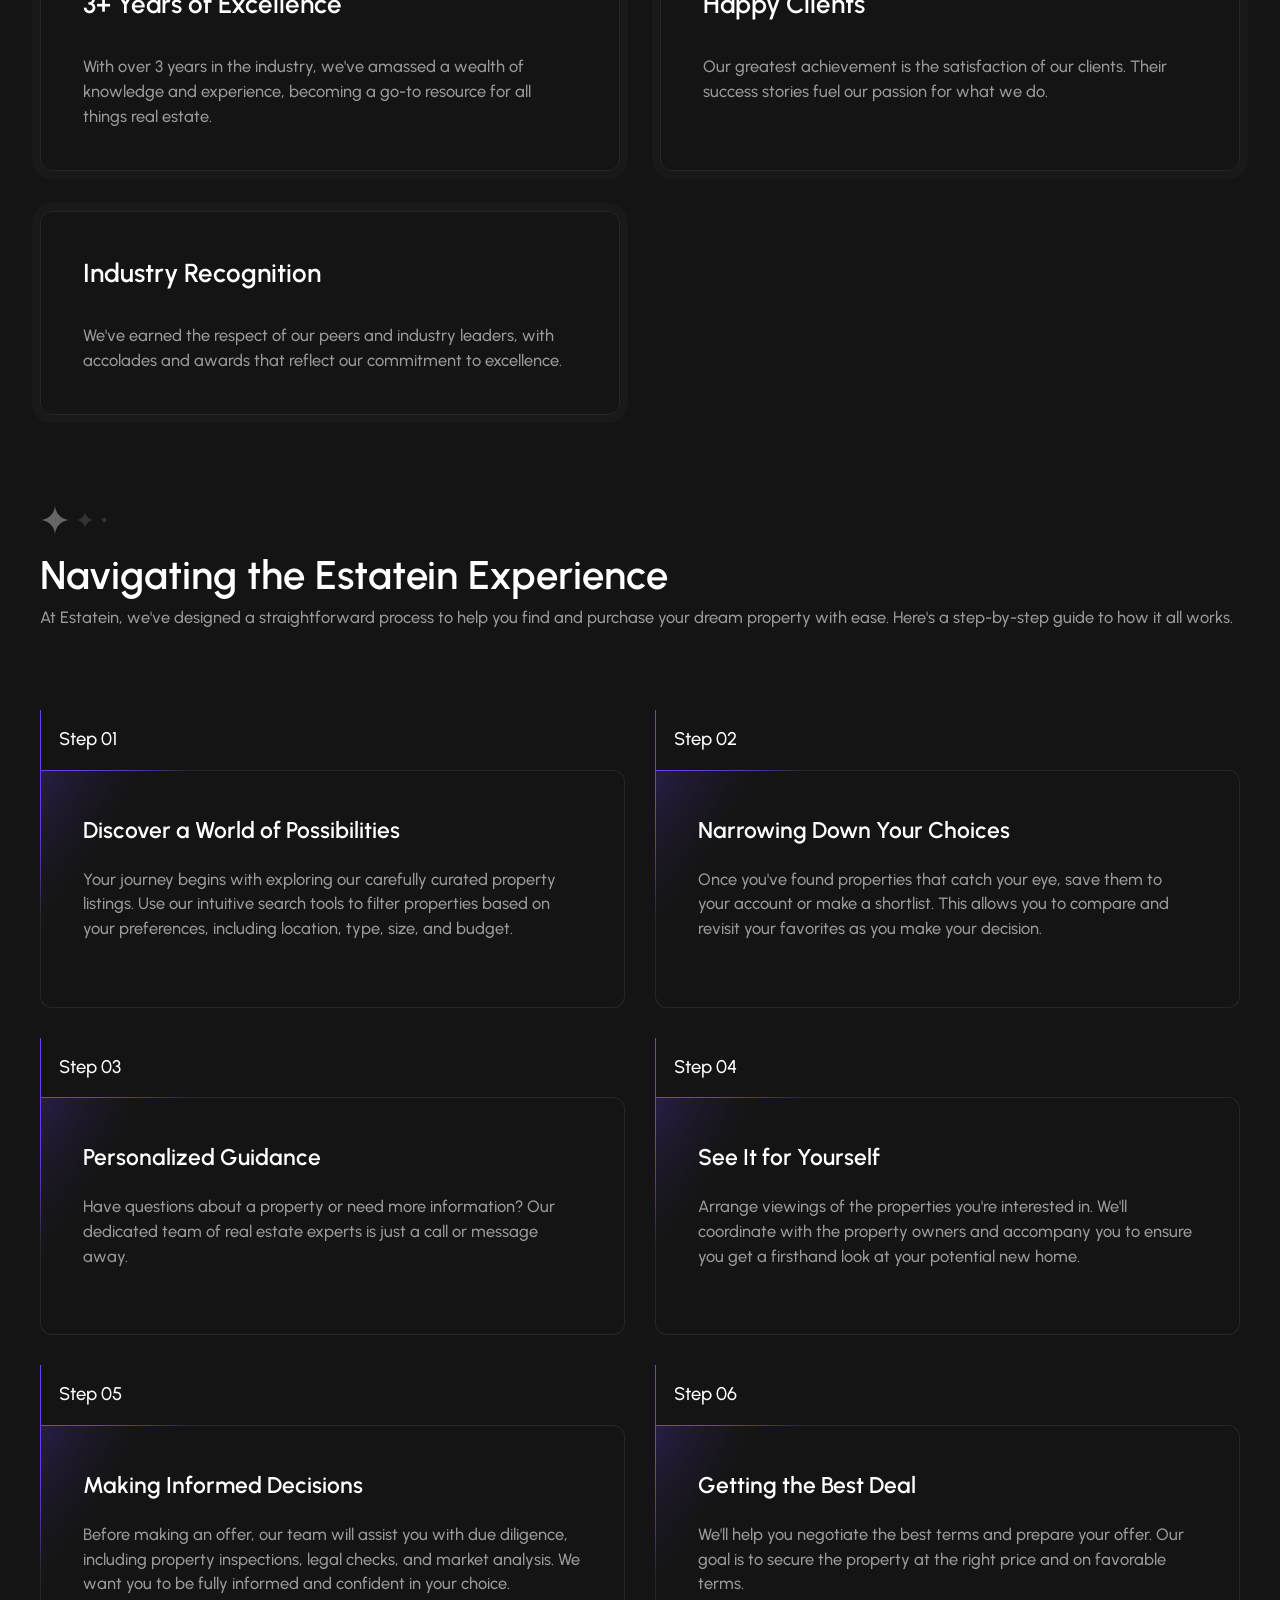
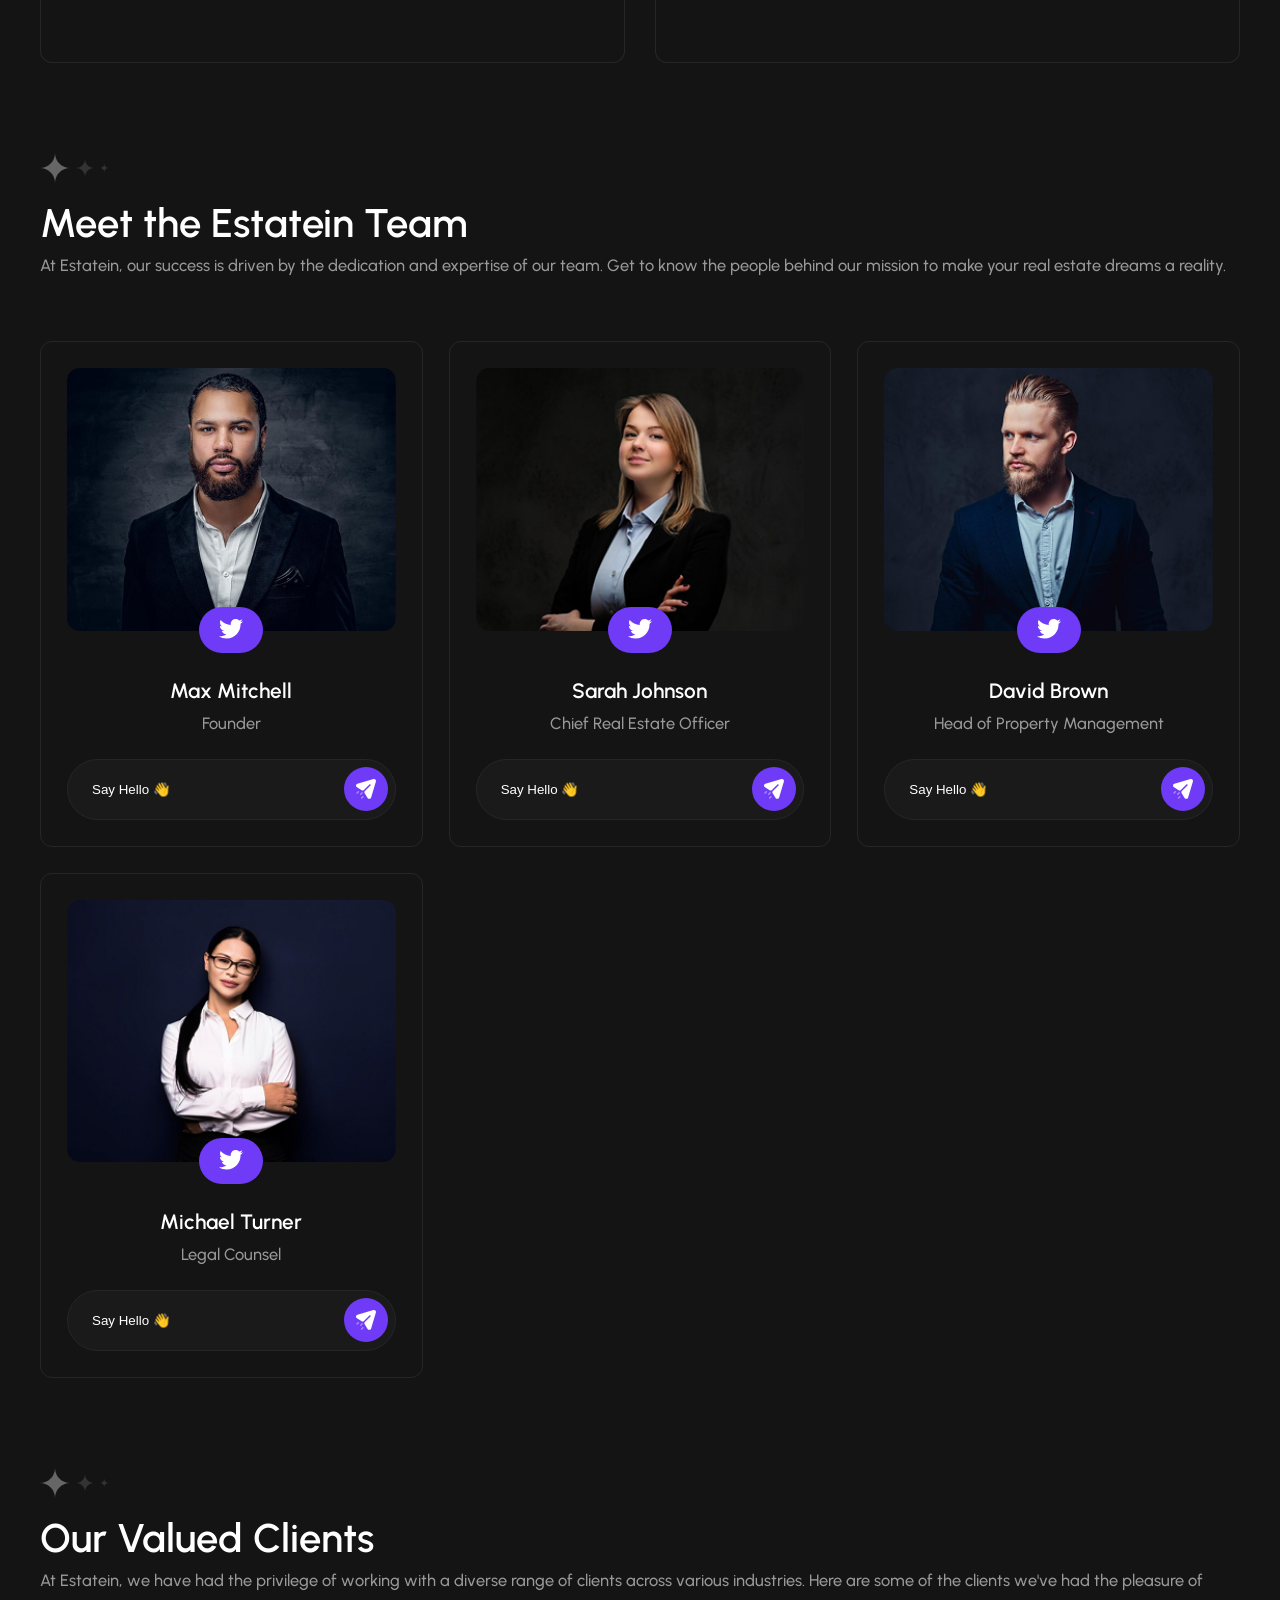
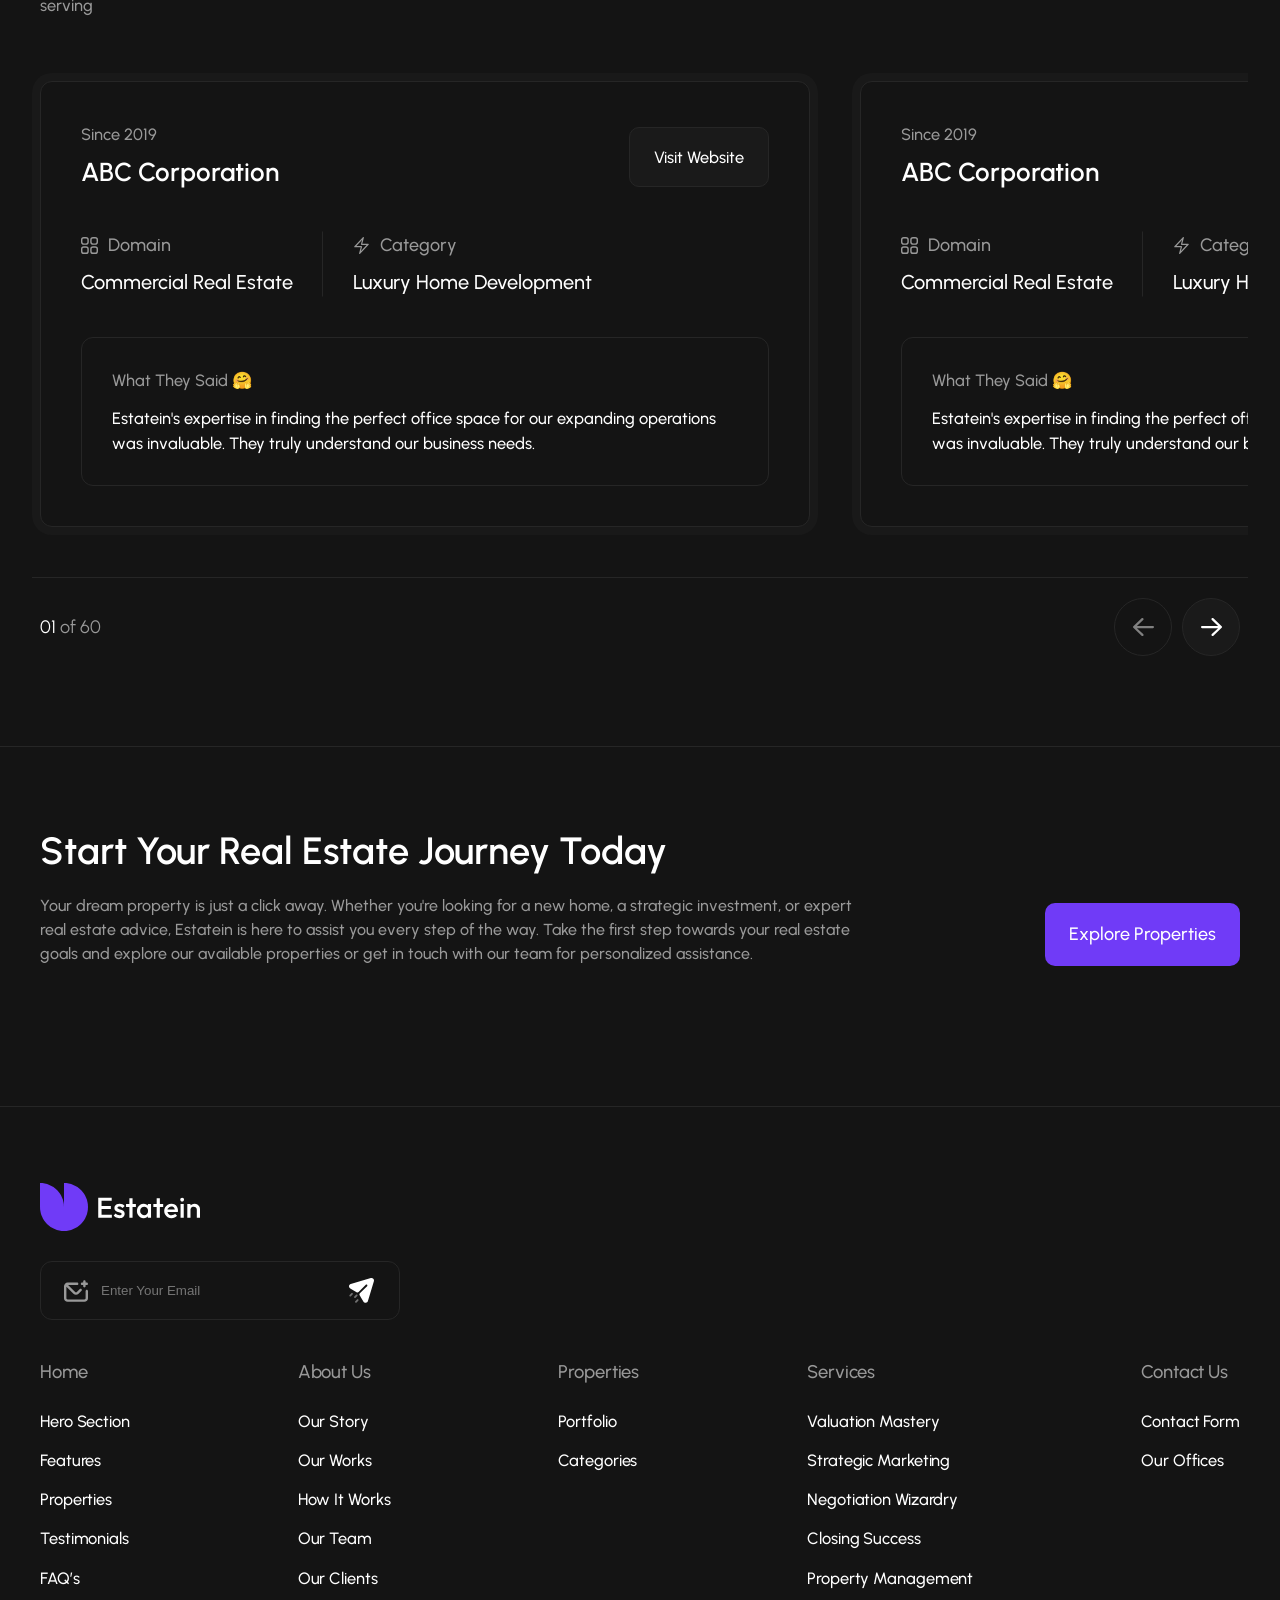
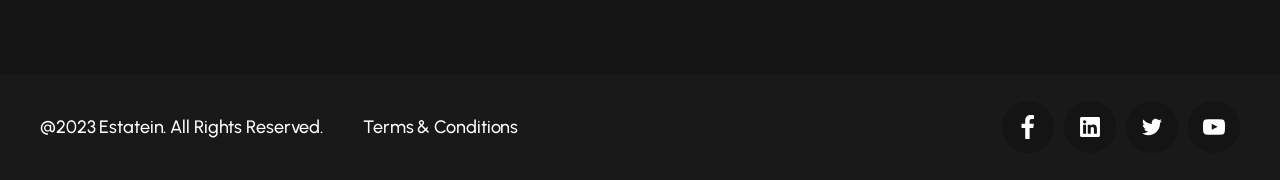
==== commit 2887477d: "estate markup about-us section" ====
--- a/estate/about-us.html
+++ b/estate/about-us.html
@@ -323,7 +323,7 @@
                     <p>At Estatein, we have had the privilege of working with a diverse range of clients across various
                         industries. Here are some of the clients we've had the pleasure of serving</p>
                 </div>
-                <div class="enterprises__items">
+                <div class="enterprises__items hide-scrollbar">
                     <div class="enterprises__item">
                         <div class="enterprises__visits">
                             <div class="enterprises__visits-item">
@@ -385,6 +385,149 @@
                             <p>Estatein's expertise in finding the perfect office space for our expanding operations was
                                 invaluable. They truly understand our business needs.</p>
                         </div>
+                    </div>
+                     <div class="enterprises__item">
+                        <div class="enterprises__visits">
+                            <div class="enterprises__visits-item">
+                                <span>Since 2019</span>
+                                <h3>ABC Corporation</h3>
+                            </div>
+                            <button>Visit Website</button>
+                        </div>
+                        <div class="enterprises__category">
+                            <div class="enterprises__category-item">
+                                <div class="enterprises__category-title">
+                                    <img src="./img/about-us/enterprises-icon-1.svg" alt="domain">
+                                    <span>Domain</span>
+                                </div>
+                                <p class="enterprises__category-descr">Commercial Real Estate</p>
+                            </div>
+                            <div class="enterprises__category-item">
+                                <div class="enterprises__category-title">
+                                    <img src="./img/about-us/enterprises-icon-2.svg" alt="category">
+                                    <span>Category</span>
+                                </div>
+                                <p class="enterprises__category-descr">Luxury Home Development</p>
+                            </div>
+                        </div>
+
+                        <div class="enterprises__message">
+                            <span>What They Said 🤗</span>
+                            <p>Estatein's expertise in finding the perfect office space for our expanding operations was
+                                invaluable. They truly understand our business needs.</p>
+                        </div>
+                    </div>
+                    <div class="enterprises__item">
+                        <div class="enterprises__visits">
+                            <div class="enterprises__visits-item">
+                                <span>Since 2019</span>
+                                <h3>ABC Corporation</h3>
+                            </div>
+                            <button>Visit Website</button>
+                        </div>
+                        <div class="enterprises__category">
+                            <div class="enterprises__category-item">
+                                <div class="enterprises__category-title">
+                                    <img src="./img/about-us/enterprises-icon-1.svg" alt="domain">
+                                    <span>Domain</span>
+                                </div>
+                                <p class="enterprises__category-descr">Commercial Real Estate</p>
+                            </div>
+                            <div class="enterprises__category-item">
+                                <div class="enterprises__category-title">
+                                    <img src="./img/about-us/enterprises-icon-2.svg" alt="category">
+                                    <span>Category</span>
+                                </div>
+                                <p class="enterprises__category-descr">Luxury Home Development</p>
+                            </div>
+                        </div>
+
+                        <div class="enterprises__message">
+                            <span>What They Said 🤗</span>
+                            <p>Estatein's expertise in finding the perfect office space for our expanding operations was
+                                invaluable. They truly understand our business needs.</p>
+                        </div>
+                    </div>
+                     <div class="enterprises__item">
+                        <div class="enterprises__visits">
+                            <div class="enterprises__visits-item">
+                                <span>Since 2019</span>
+                                <h3>ABC Corporation</h3>
+                            </div>
+                            <button>Visit Website</button>
+                        </div>
+                        <div class="enterprises__category">
+                            <div class="enterprises__category-item">
+                                <div class="enterprises__category-title">
+                                    <img src="./img/about-us/enterprises-icon-1.svg" alt="domain">
+                                    <span>Domain</span>
+                                </div>
+                                <p class="enterprises__category-descr">Commercial Real Estate</p>
+                            </div>
+                            <div class="enterprises__category-item">
+                                <div class="enterprises__category-title">
+                                    <img src="./img/about-us/enterprises-icon-2.svg" alt="category">
+                                    <span>Category</span>
+                                </div>
+                                <p class="enterprises__category-descr">Luxury Home Development</p>
+                            </div>
+                        </div>
+
+                        <div class="enterprises__message">
+                            <span>What They Said 🤗</span>
+                            <p>Estatein's expertise in finding the perfect office space for our expanding operations was
+                                invaluable. They truly understand our business needs.</p>
+                        </div>
+                    </div>
+                    <div class="enterprises__item">
+                        <div class="enterprises__visits">
+                            <div class="enterprises__visits-item">
+                                <span>Since 2019</span>
+                                <h3>ABC Corporation</h3>
+                            </div>
+                            <button>Visit Website</button>
+                        </div>
+                        <div class="enterprises__category">
+                            <div class="enterprises__category-item">
+                                <div class="enterprises__category-title">
+                                    <img src="./img/about-us/enterprises-icon-1.svg" alt="domain">
+                                    <span>Domain</span>
+                                </div>
+                                <p class="enterprises__category-descr">Commercial Real Estate</p>
+                            </div>
+                            <div class="enterprises__category-item">
+                                <div class="enterprises__category-title">
+                                    <img src="./img/about-us/enterprises-icon-2.svg" alt="category">
+                                    <span>Category</span>
+                                </div>
+                                <p class="enterprises__category-descr">Luxury Home Development</p>
+                            </div>
+                        </div>
+
+                        <div class="enterprises__message">
+                            <span>What They Said 🤗</span>
+                            <p>Estatein's expertise in finding the perfect office space for our expanding operations was
+                                invaluable. They truly understand our business needs.</p>
+                        </div>
+                    </div>
+                </div>
+                <div class="pagination">
+                    <div class="pagination__num"><span>01</span> of <span>60</span></div>
+                    <div class="pagination__arrows">
+                        <button class="arrow-left">
+                            <svg xmlns="http://www.w3.org/2000/svg" width="21" height="18" fill="none">
+                                <path fill="gray" fill-rule="evenodd"
+                                    d="M21 9c0 .621-.504 1.125-1.125 1.125H3.918l6.237 5.94a1.125 1.125 0 1 1-1.56 1.62L.345 9.812a1.125 1.125 0 0 1 0-1.622L8.595.314a1.125 1.125 0 1 1 1.56 1.622L3.918 7.875h15.957C20.496 7.875 21 8.379 21 9"
+                                    clip-rule="evenodd" />
+                            </svg>
+                        </button>
+                        <button class="arrow-right active">
+                            <svg xmlns="http://www.w3.org/2000/svg" width="21" height="18" fill="none">
+                                <path fill="gray" fill-rule="evenodd"
+                                    d="M21 9c0 .621-.504 1.125-1.125 1.125H3.918l6.237 5.94a1.125 1.125 0 1 1-1.56 1.62L.345 9.812a1.125 1.125 0 0 1 0-1.622L8.595.314a1.125 1.125 0 1 1 1.56 1.622L3.918 7.875h15.957C20.496 7.875 21 8.379 21 9"
+                                    clip-rule="evenodd" />
+                            </svg>
+                        </button>
                     </div>
                 </div>
             </div>
--- a/estate/css/style.css
+++ b/estate/css/style.css
@@ -26,6 +26,8 @@
 .hide-scrollbar {
     -ms-overflow-style: none;
 }
+
+
 
 .flex {
     display: flex;
@@ -898,7 +900,7 @@
     }
 
     .footer__nav-col ul li:not(:last-child) {
-        padding-bottom:clamp(0.5rem, 0.35rem + 0.750vw, 1.25rem);
+        padding-bottom: clamp(0.5rem, 0.35rem + 0.750vw, 1.25rem);
     }
 
     .footer__nav-col ul li a {
--- a/estate/css/about-us.css
+++ b/estate/css/about-us.css
@@ -382,13 +382,20 @@
     display: flex;
     gap: 50px;
     align-items: start;
+    /* padding-bottom: 50px;
+    margin-bottom: 20px; */
+    border-bottom: 1px solid #262626;
+    overflow-x: auto;
+    padding: 8px 8px 50px 8px;
+    margin: -8px -8px 20px -8px;
 
     .enterprises__item {
         background-color: #141414;
         border: 1px solid #262626;
         box-shadow: 0px 0px 0px 8px #191919;
         border-radius: 12px;
-        padding: 50px;
+        padding: clamp(1.5rem, 1.175rem + 1.625vw, 3.125rem);
+        min-width: 770px;
 
         .enterprises__visits {
             display: flex;
@@ -403,14 +410,14 @@
 
                 span {
                     font-weight: 500;
-                    font-size: 18px;
+                    font-size: clamp(0.875rem, 0.825rem + 0.250vw, 1.125rem);
                     line-height: 150%;
                     color: #999999;
                 }
 
                 h3 {
                     font-weight: 600;
-                    font-size: 30px;
+                    font-size: clamp(1.25rem, 1.125rem + 0.625vw, 1.875rem);
                     line-height: 150%;
                     color: #FFFFFF;
                 }
@@ -418,10 +425,10 @@
 
             >button {
                 font-weight: 500;
-                font-size: 18px;
+                font-size: clamp(0.875rem, 0.825rem + 0.250vw, 1.125rem);
                 line-height: 150%;
                 color: #FFFFFF;
-                padding: 18px 24px;
+                padding: clamp(0.875rem, 0.825rem + 0.250vw, 1.125rem) 24px;
                 background: #1A1A1A;
                 border: 1px solid #262626;
                 border-radius: 10px;
@@ -490,7 +497,7 @@
 
             >span {
                 font-weight: 500;
-                font-size: 18px;
+                font-size: clamp(0.875rem, 0.825rem + 0.250vw, 1.125rem);
                 line-height: 150%;
                 color: #999999;
                 display: inline-block;
@@ -499,7 +506,7 @@
 
             p {
                 font-weight: 500;
-                font-size: 18px;
+                font-size: clamp(0.875rem, 0.825rem + 0.250vw, 1.125rem);
                 line-height: 150%;
                 color: #FFFFFF;
             }
@@ -517,6 +524,7 @@
     .achievements,
     .experience,
     .team,
+    .enterprises,
     .enterprises {
         padding-left: 40px;
         padding-right: 40px;
@@ -535,6 +543,10 @@
 
     .team__cards .team__card .team__card-person .team__card-social {
         padding: 12px 20px;
+    }
+
+    .enterprises__items .enterprises__item {
+        padding: 40px;
     }
 }
 
@@ -573,6 +585,7 @@
     .story,
     .experience,
     .team,
+    .enterprises,
     .enterprises {
         padding-left: 20px;
         padding-right: 20px;
@@ -616,11 +629,27 @@
     .achievements,
     .experience,
     .team,
+    .enterprises,
     .enterprises {
         padding-left: 16px;
         padding-right: 16px;
     }
-}
+
+    .enterprises__visits {
+        display: block !important;
+
+        button {
+            width: 100% !important;
+        }
+
+        .enterprises__visits-item {
+            margin-bottom: 20px;
+        }
+    }
+
+}
+
+
 
 @media (width < 769px) {
     .story {
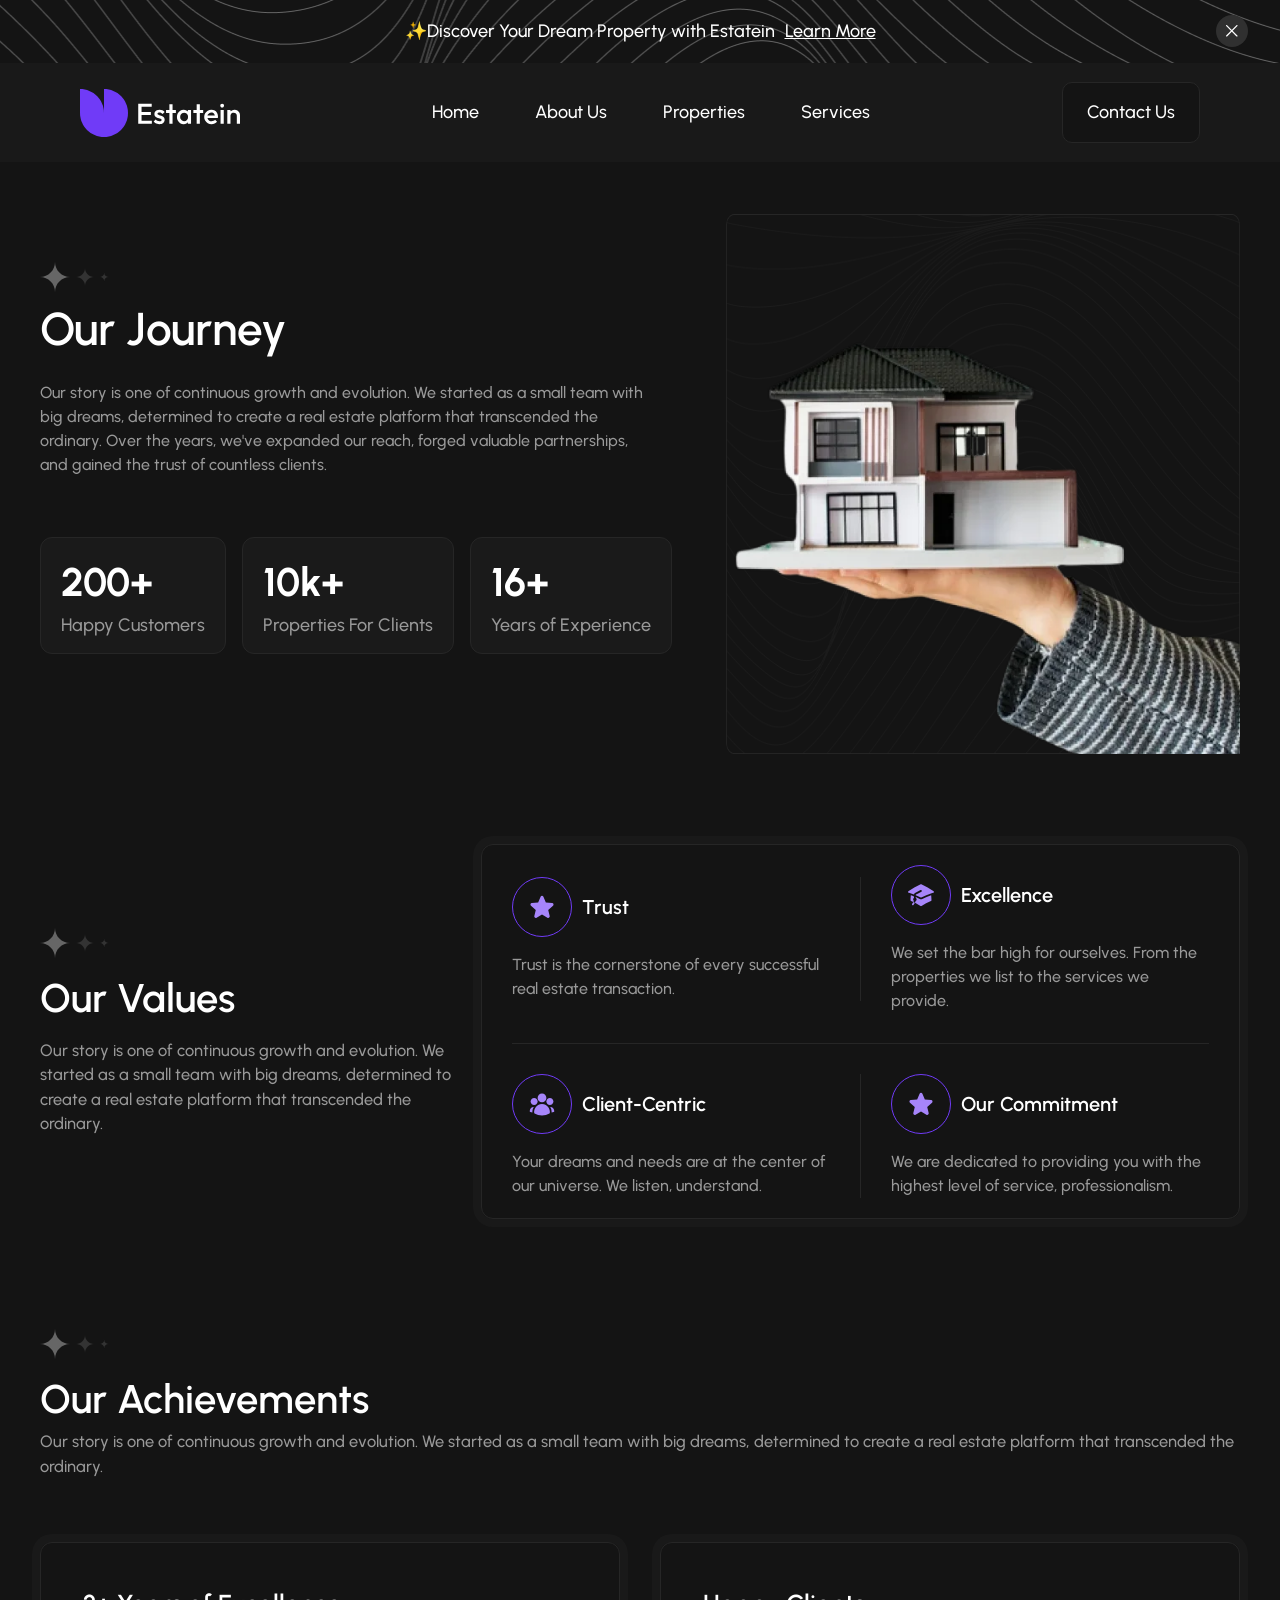
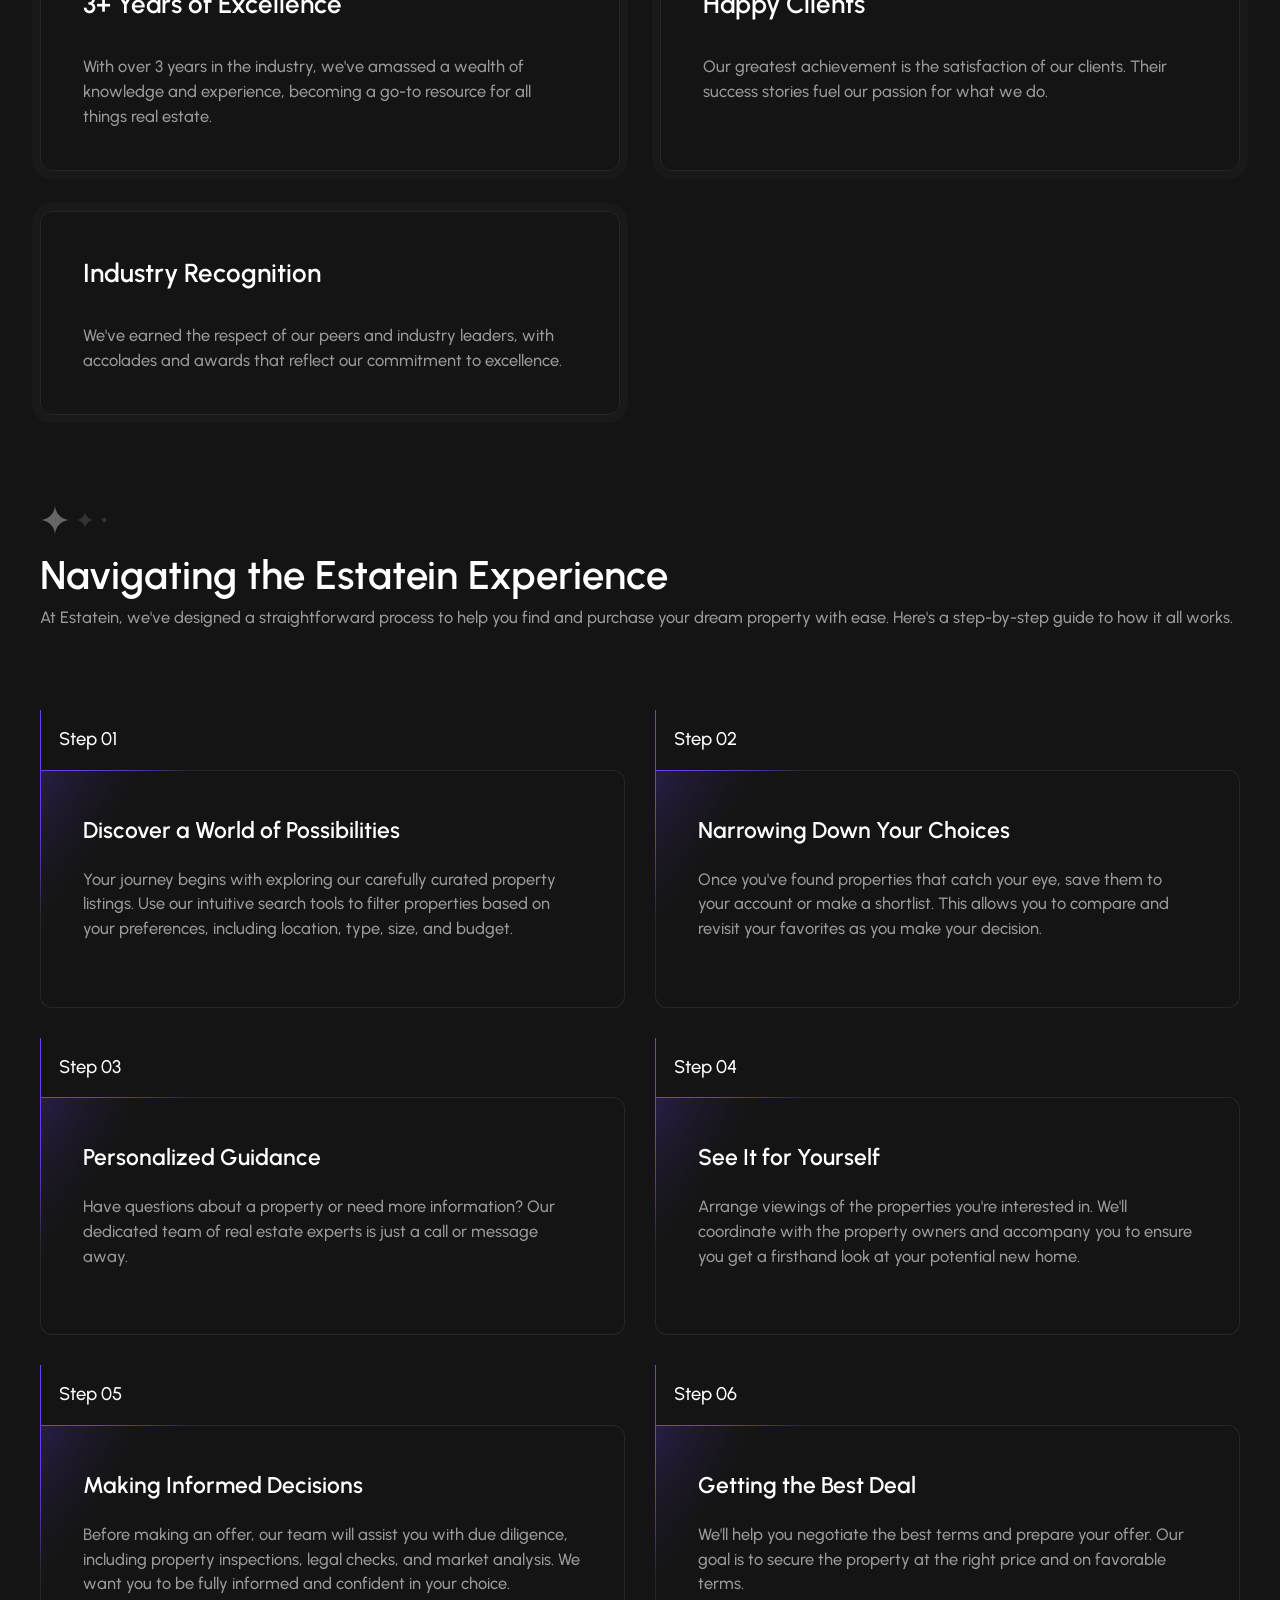
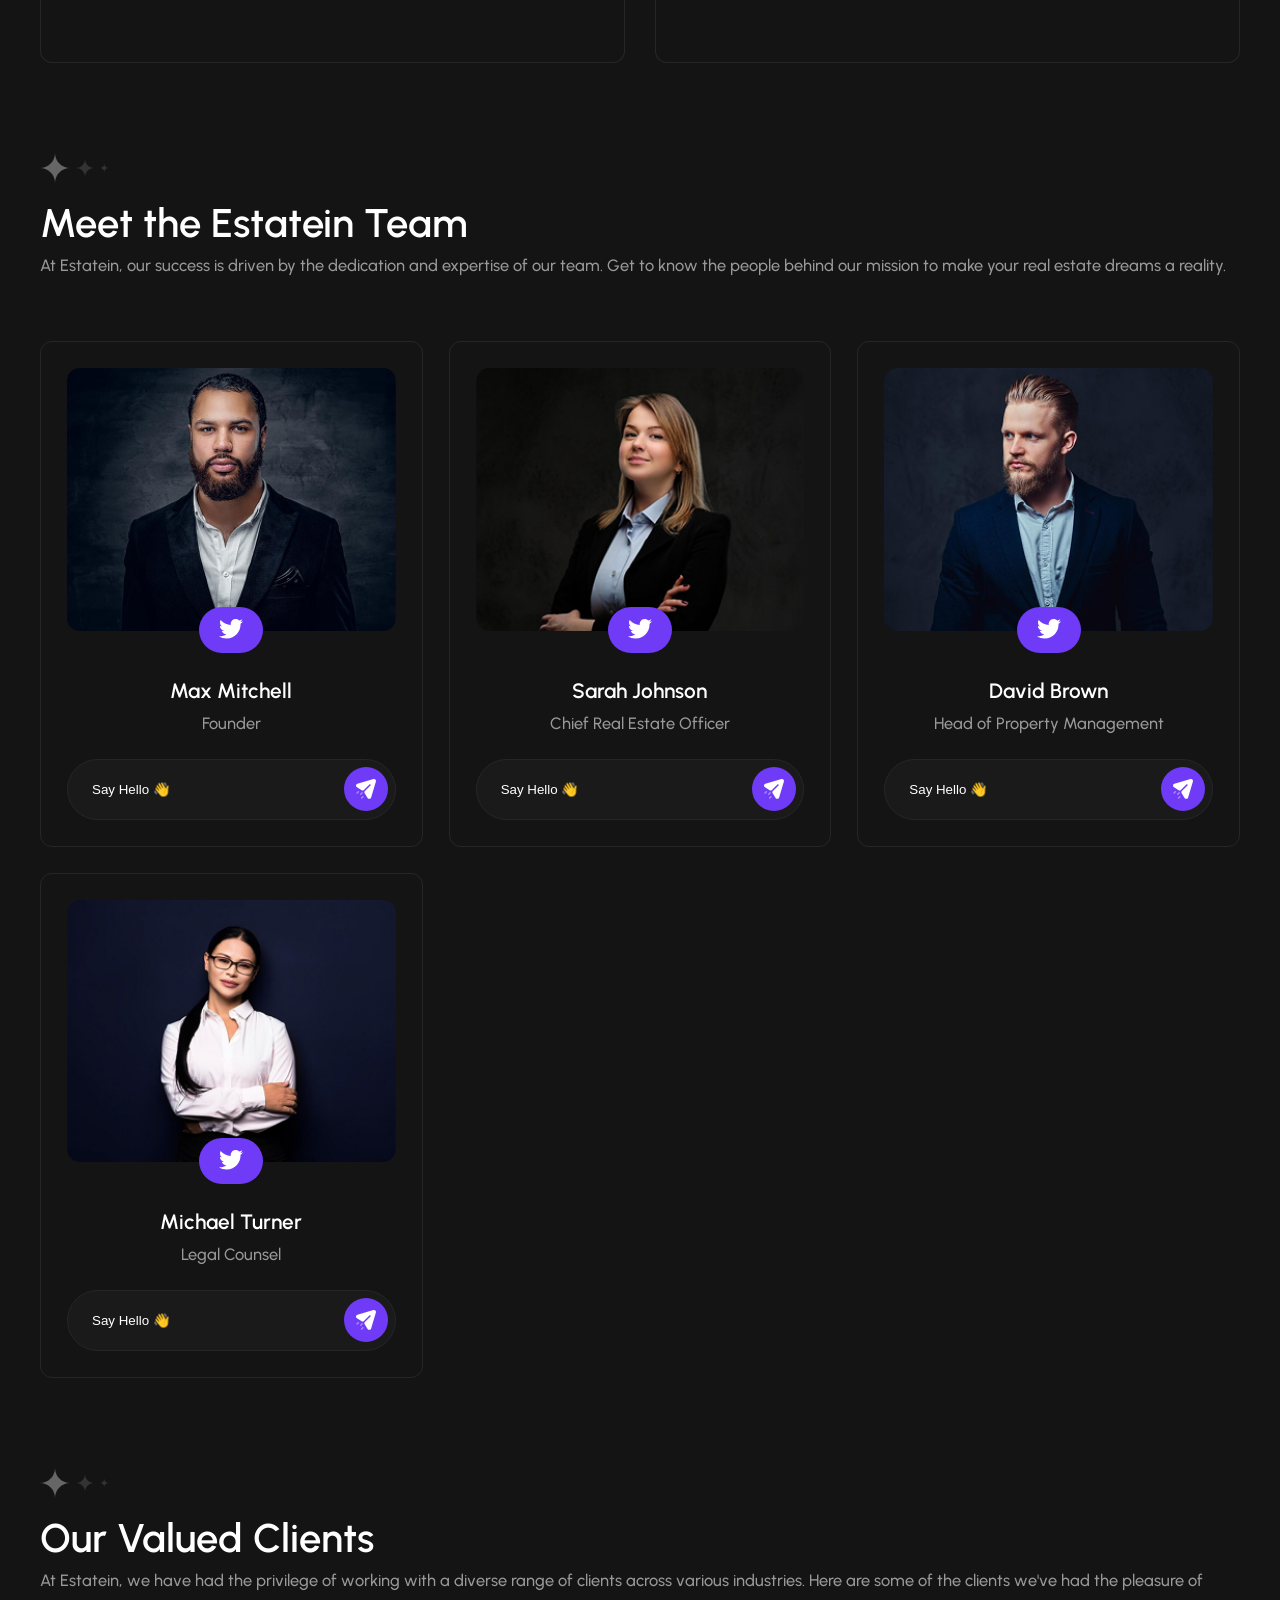
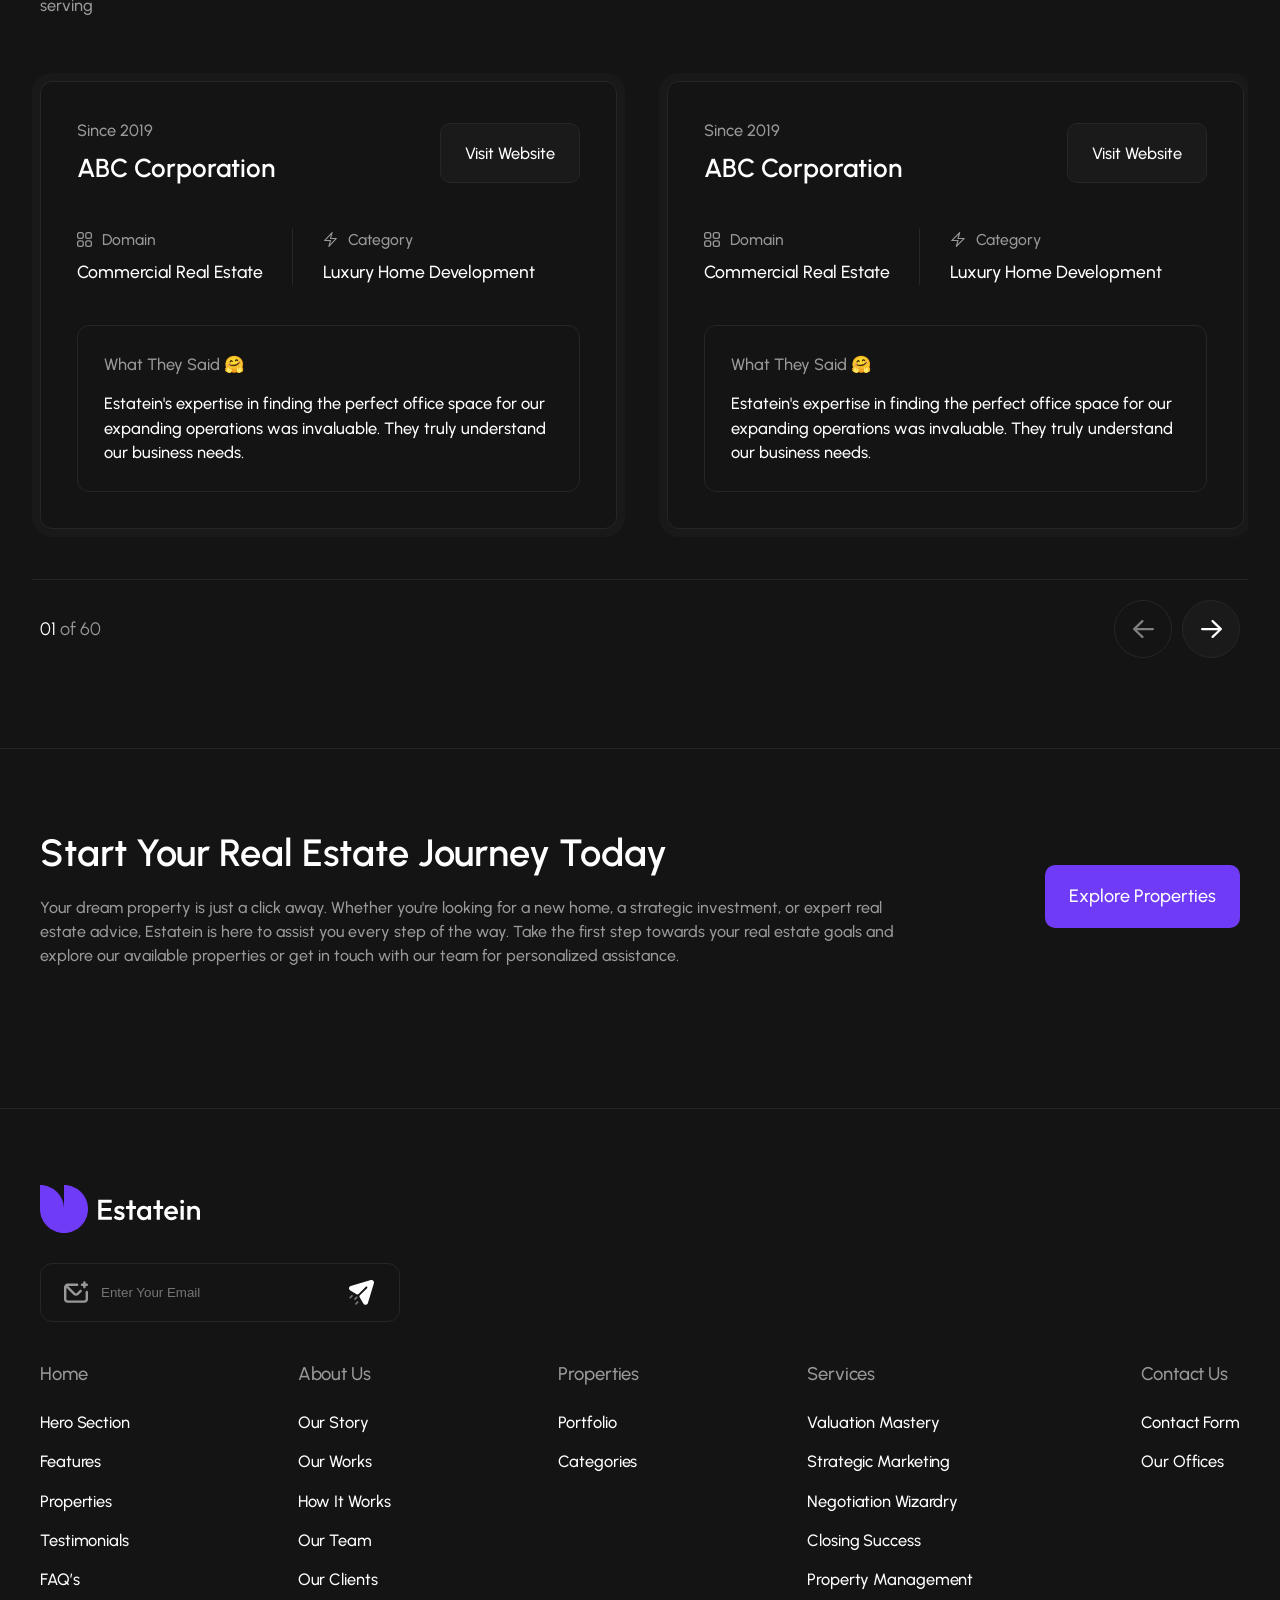
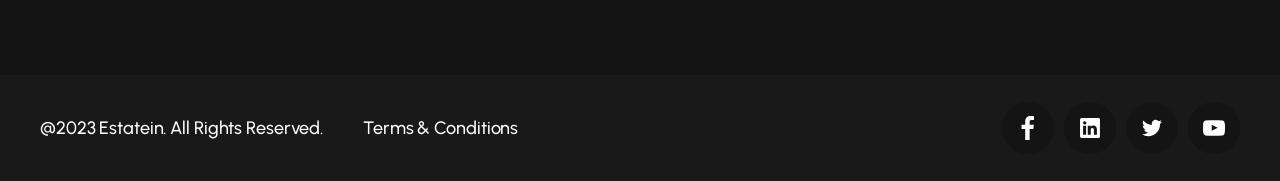
==== commit b5f841d4: "etate markup fix: bugs" ====
--- a/estate/about-us.html
+++ b/estate/about-us.html
@@ -534,8 +534,8 @@
         </section>
     </main>
     <footer>
-        <div class="footer__top-cover cont-cover p-x footer-decore">
-            <div class="title-block footer-btn ">
+        <div class="footer__top-cover p-x footer-decore">
+            <div class="title-block footer-btn cont-cover">
                 <div class="title-block-top">
                     <h2>Start Your Real Estate Journey Today</h2>
                     <p>Your dream property is just a click away. Whether you're looking for a new home, a
--- a/estate/css/style.css
+++ b/estate/css/style.css
@@ -426,7 +426,7 @@
 .title-block {
     display: flex;
     justify-content: space-between;
-    align-items: end;
+    align-items: center;
     /* margin-bottom: 80px; */
     margin-bottom: clamp(2.5rem, 2rem + 2.500vw, 5rem);
 
@@ -452,7 +452,7 @@
         line-height: 150%;
         color: #999999;
         /* max-width: 1140px; */
-        max-width: clamp(59.5rem, 24.812rem + 38.542vw, 71.063rem);
+        max-width: clamp(50.938rem, 22.85rem + 40.125vw, 71rem);
         width: 100%;
     }
 
@@ -770,12 +770,12 @@
         background-color: #141414;
         border: 1px solid #262626;
         border-radius: 12px;
-        padding: 50px;
+        padding: clamp(1.875rem, 1.625rem + 1.250vw, 3.125rem);
         min-width: 512px;
 
         h3 {
             font-weight: 600;
-            font-size: 24px;
+            font-size: clamp(1.125rem, 1.05rem + 0.375vw, 1.5rem);
             line-height: 150%;
             color: #FFFFFF;
             /* padding-bottom: 30px; */
@@ -783,7 +783,7 @@
 
         p {
             font-weight: 500;
-            font-size: 18px;
+            font-size: clamp(0.875rem, 0.825rem + 0.250vw, 1.125rem);
             line-height: 150%;
             color: #999999;
         }
@@ -791,7 +791,7 @@
         a {
             display: inline-block;
             font-weight: 500;
-            font-size: 18px;
+            font-size: clamp(0.875rem, 0.825rem + 0.250vw, 1.125rem);
             line-height: 131%;
             letter-spacing: -0.006em;
             color: #FFFFFF;
@@ -1028,9 +1028,9 @@
         padding-right: 40px;
     }
 
-    .title-block .title-block-top p {
+    /* .title-block .title-block-top p {
         max-width: 830px;
-    }
+    } */
 }
 
 @media (width < 1260px) {
@@ -1224,6 +1224,10 @@
         padding-left: 16px;
         padding-right: 16px;
     }
+
+    .frequently__items .frequently__item a {
+        max-width: 100%;
+    }
 }
 
 @media (width < 910px) {
@@ -1391,7 +1395,7 @@
 
         a {
             padding: clamp(0.625rem, -0.089rem + 3.571vw, 1.125rem) clamp(0.625rem, -0.089rem + 3.571vw, 1.125rem);
-            max-width: clamp(7.063rem, 4.92rem + 10.714vw, 8.563rem);
+            /* max-width: clamp(7.063rem, 4.92rem + 10.714vw, 8.563rem); */
             border-radius: clamp(0.438rem, 0.17rem + 1.339vw, 0.625rem);
         }
     }
--- a/estate/css/about-us.css
+++ b/estate/css/about-us.css
@@ -394,8 +394,8 @@
         border: 1px solid #262626;
         box-shadow: 0px 0px 0px 8px #191919;
         border-radius: 12px;
-        padding: clamp(1.5rem, 1.175rem + 1.625vw, 3.125rem);
-        min-width: 770px;
+        padding: clamp(0.938rem, 0.5rem + 2.188vw, 3.125rem);
+        min-width: clamp(18rem, 11.975rem + 30.125vw, 48.125rem);
 
         .enterprises__visits {
             display: flex;
@@ -458,13 +458,13 @@
                     gap: 10px;
 
                     img {
-                        width: 17px;
-                        height: 17px;
+                        width: clamp(0.813rem, 0.763rem + 0.250vw, 1.063rem);
+                        height: clamp(0.813rem, 0.763rem + 0.250vw, 1.063rem);
                     }
 
                     span {
                         font-weight: 500;
-                        font-size: 18px;
+                        font-size: clamp(0.75rem, 0.675rem + 0.375vw, 1.125rem);
                         line-height: 150%;
                         color: #999999;
                     }
@@ -472,7 +472,7 @@
 
                 .enterprises__category-descr {
                     font-weight: 500;
-                    font-size: 20px;
+                    font-size: clamp(0.875rem, 0.8rem + 0.375vw, 1.25rem);
                     line-height: 150%;
                     color: #FFFFFF;
                 }
@@ -491,7 +491,7 @@
         }
 
         .enterprises__message {
-            padding: 30px;
+            padding: clamp(1.25rem, 1.125rem + 0.625vw, 1.875rem);
             border: 1px solid #262626;
             border-radius: 12px;
 
@@ -545,9 +545,7 @@
         padding: 12px 20px;
     }
 
-    .enterprises__items .enterprises__item {
-        padding: 40px;
-    }
+  
 }
 
 @media (width < 1270px) {
